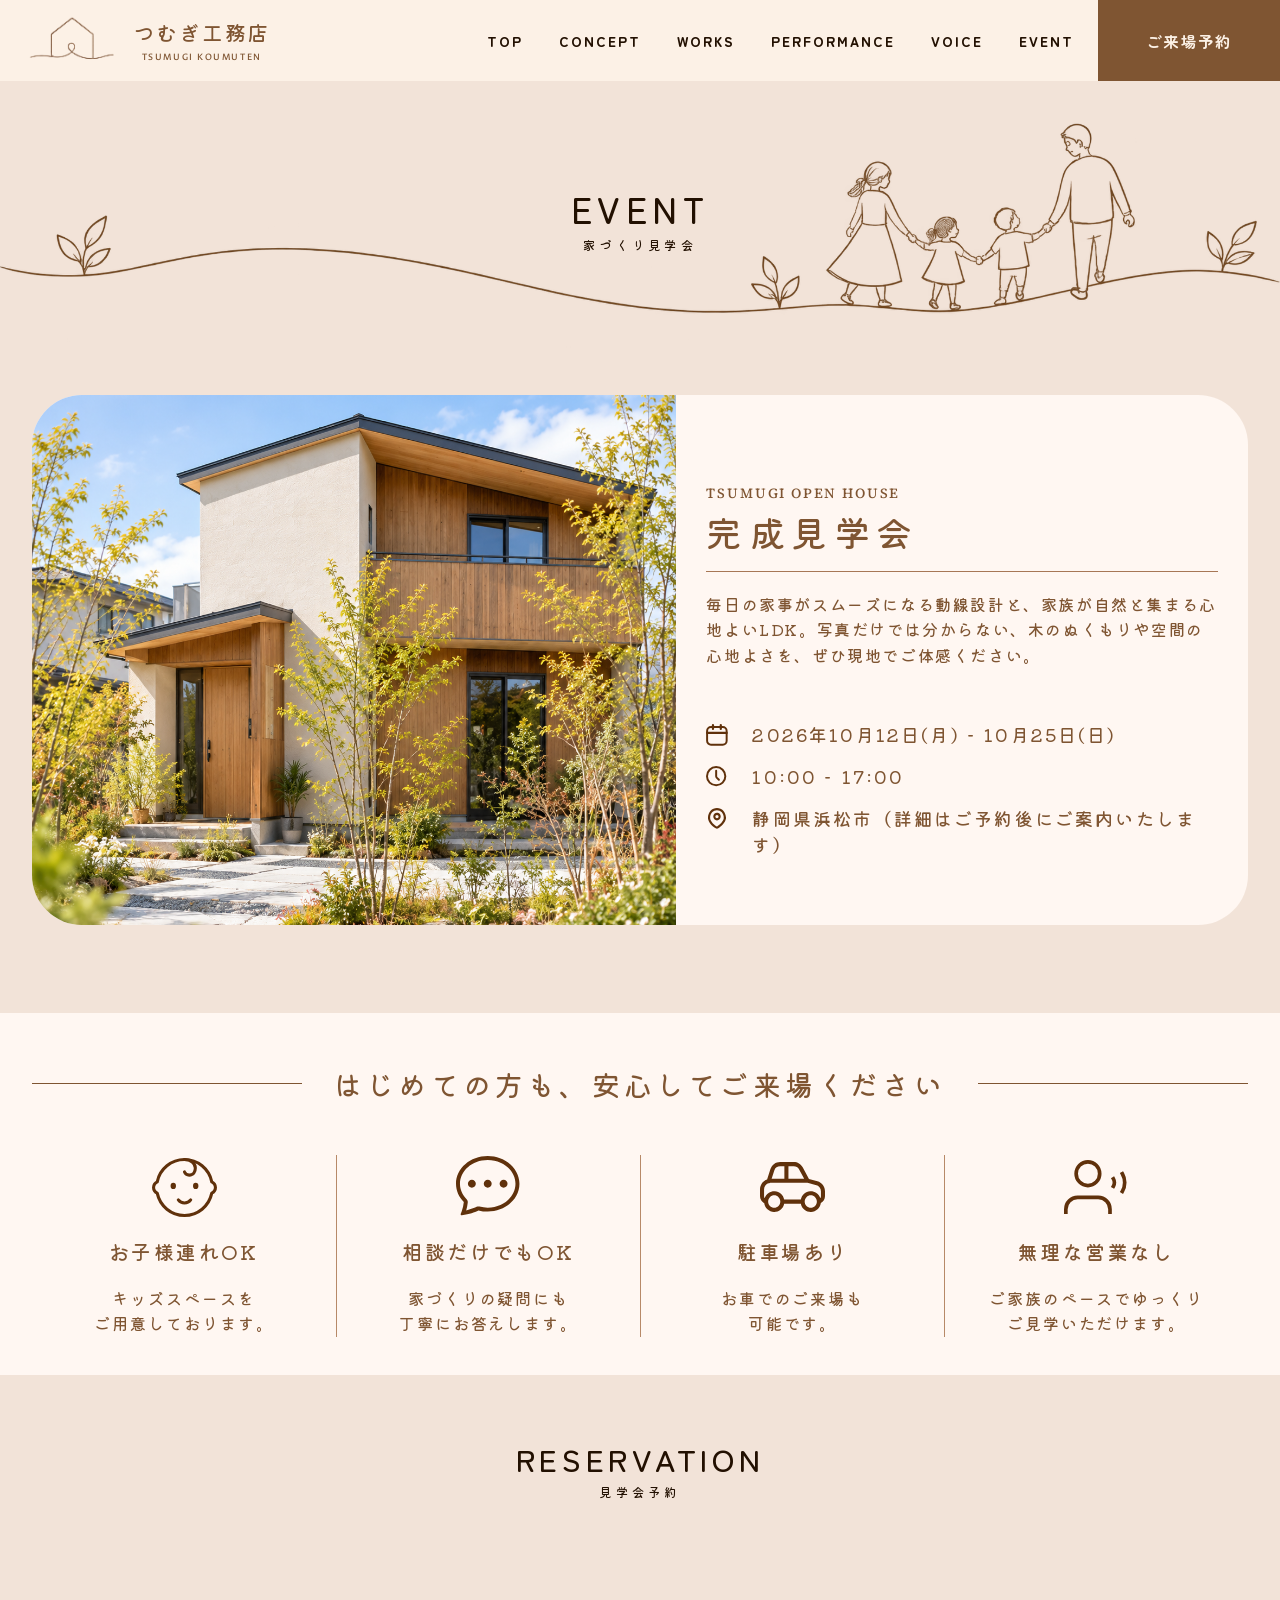
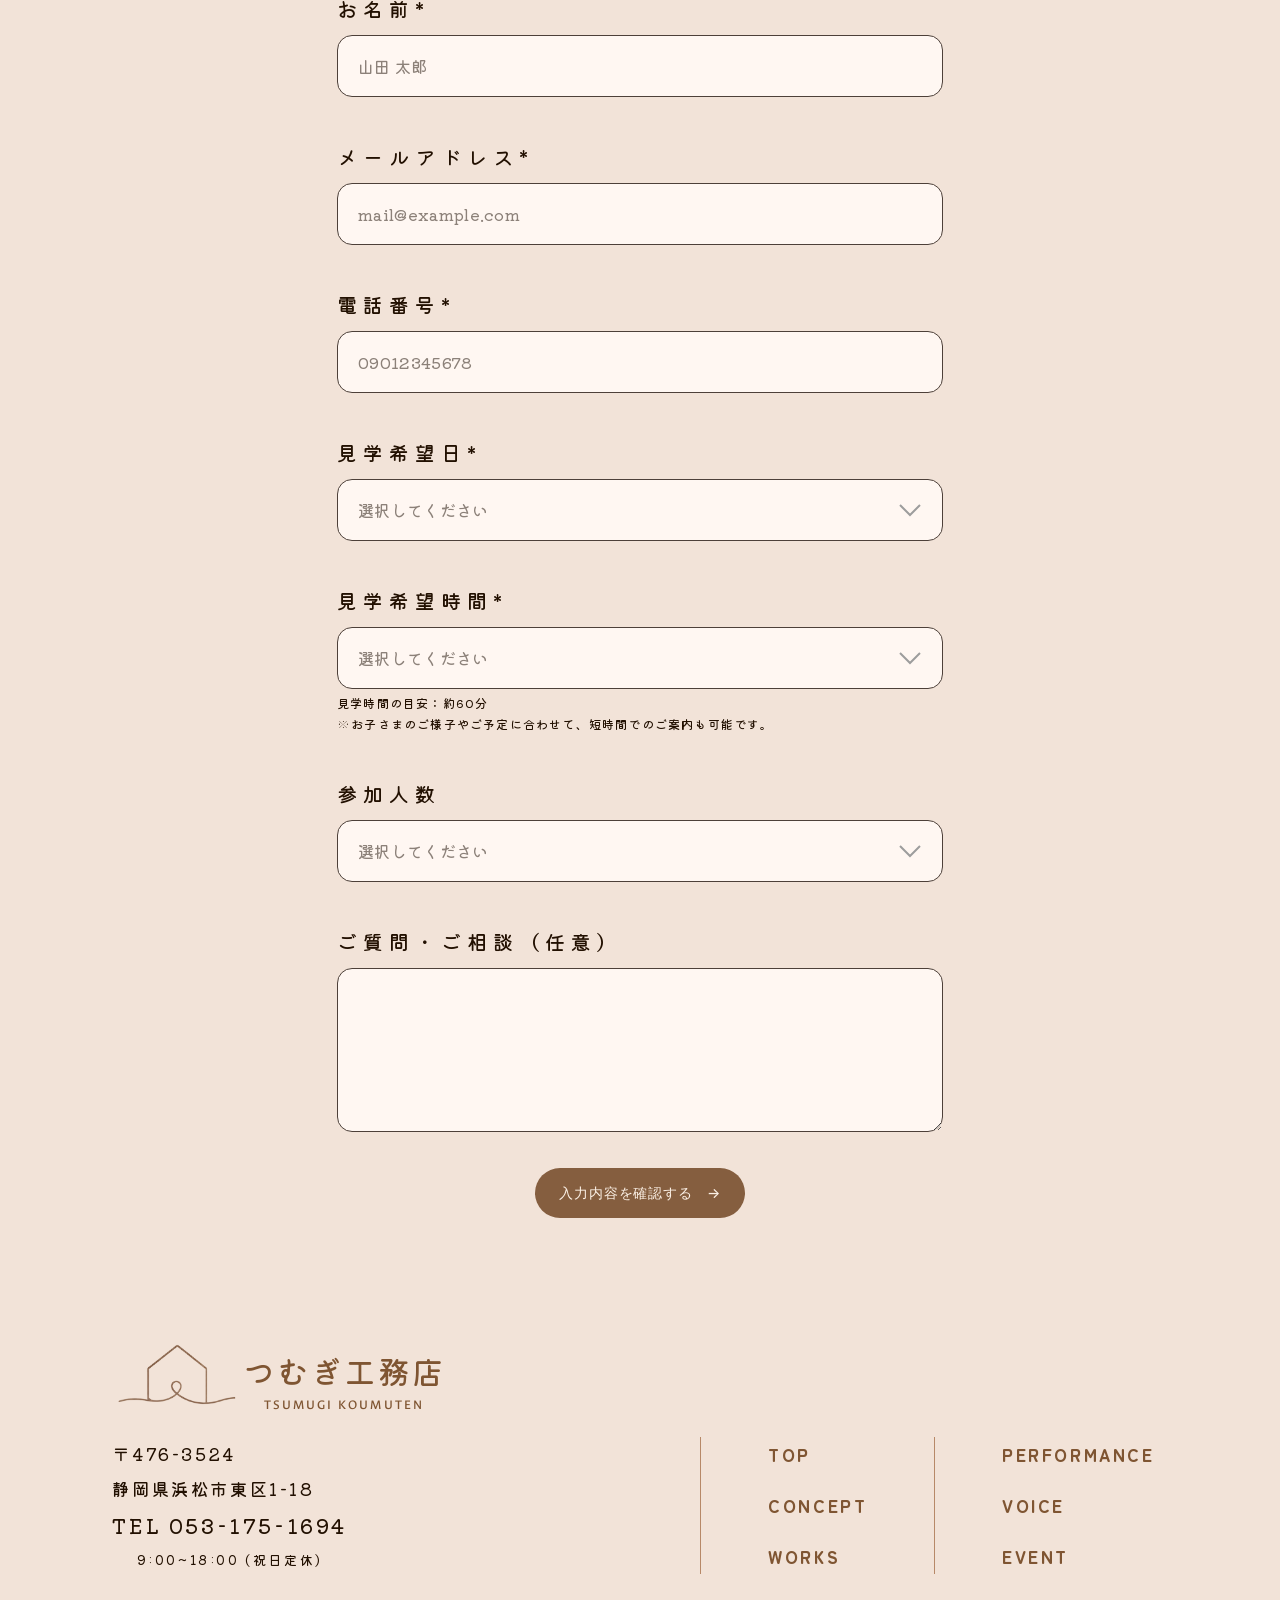
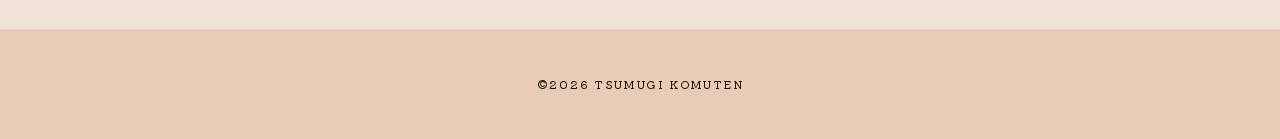
==== event.html @ b28db301 "Add Tsumugi static site for GitHub Pages" ====
<!doctype html>
<html lang="ja">
<head>
  <meta charset="UTF-8">
  <meta name="viewport" content="width=device-width, initial-scale=1">
  <title>完成見学会・来場予約｜つむぎ工務店</title>
  <meta name="description" content="つむぎ工務店は、デザイン・性能・暮らしやすさのすべてから、家族のこれからの暮らしを考える工務店です。施工事例、住宅性能、お客様の声、完成見学会をご紹介します。">
  <meta property="og:type" content="website">
  <meta property="og:title" content="完成見学会・来場予約｜つむぎ工務店">
  <meta property="og:description" content="家族の暮らしに、美しさと安心を。つむぎ工務店の家づくり。">
  <meta property="og:locale" content="ja_JP">
  <!-- 公開時にog:url / og:image / canonicalを設定。アイコン素材未提供のため未設定。 -->
  <!-- <link rel="icon" href="images/common/favicon.svg" type="image/svg+xml"> -->
  <!-- <link rel="apple-touch-icon" href="images/common/apple-touch-icon.png"> -->
  <link rel="preconnect" href="https://fonts.googleapis.com">
  <link rel="preconnect" href="https://fonts.gstatic.com" crossorigin>
  <link href="https://fonts.googleapis.com/css2?family=Ancizar+Sans:wght@500&family=Inter:wght@400&family=Kiwi+Maru:wght@500&family=Noto+Serif+JP:wght@400;900&family=Roboto+Mono:wght@500;700&family=Source+Serif+Pro:wght@400&family=Zen+Maru+Gothic:wght@500;700;900&display=swap" rel="stylesheet">
  <link rel="stylesheet" href="assets/css/base.css">
  <link rel="stylesheet" href="assets/css/components.css?v=event-1">
  <link rel="stylesheet" href="assets/css/event-page.css?v=5">
  <script src="assets/vendor/gsap.min.js" defer></script>
  <script src="assets/vendor/ScrollTrigger.min.js" defer></script>
  <script src="assets/js/site.js?v=event-1" defer></script>
  <script src="assets/js/event-page.js?v=5" defer></script>
</head>
<body id="top" class="event-page">
  <a class="skip-link" href="#main">本文へ移動</a>
  <header class="site-header">
    <a class="brand" href="./" aria-label="つむぎ工務店 TOP">
      <span class="brand-mark"><img src="images/common/logo-source.png" alt="" width="725" height="725"></span>
      <span class="brand-name">つむぎ工務店<small>TSUMUGI KOUMUTEN</small></span>
    </a>
    <nav class="desktop-nav" aria-label="メインナビゲーション">
      <a href="./" data-route="top">TOP</a><a href="index.html#concept" data-route="concept">CONCEPT</a><a href="works.html" data-route="works">WORKS</a><a href="index.html#performance" data-route="performance">PERFORMANCE</a><a href="index.html#voice" data-route="voice">VOICE</a><a href="event.html" data-route="event">EVENT</a>
    </nav>
    <button class="header-reservation" type="button" data-route="reservation">ご来場予約</button>
    <button class="menu-toggle" type="button" aria-expanded="false" aria-controls="mobile-menu" aria-label="メニューを開く"><span></span><span></span><span></span></button>
    <nav id="mobile-menu" class="mobile-menu" aria-label="スマートフォン用ナビゲーション" hidden>
      <a href="./" data-route="top">TOP</a><a href="index.html#concept" data-route="concept">CONCEPT</a><a href="works.html" data-route="works">WORKS</a><a href="index.html#performance" data-route="performance">PERFORMANCE</a><a href="index.html#voice" data-route="voice">VOICE</a><a href="event.html" data-route="event">EVENT</a>
      <button class="button" type="button" data-route="reservation">ご来場予約 <span aria-hidden="true">→</span></button>
    </nav>
  </header>

  <main id="main">
    <section class="event-overview" aria-labelledby="event-page-title">
      <div class="section-heading"><h1 id="event-page-title">EVENT</h1><p>家づくり見学会</p></div>
      <img class="event-page-line decoration" src="images/EVENT/EVENT_line.png" width="2172" height="724" alt="">
      <article class="open-house-card">
        <div class="open-house-photo photo-frame"><img src="images/EVENT/EVENT_card.png" width="1188" height="1324" alt="庭の木々に囲まれた、木の外壁と白い塗り壁の住まい" fetchpriority="high"></div>
        <div class="open-house-information">
          <p class="open-house-eyebrow">TSUMUGI OPEN HOUSE</p><h2>完成見学会</h2>
          <p class="open-house-description">毎日の家事がスムーズになる動線設計と、家族が自然と集まる心地よいLDK。写真だけでは分からない、木のぬくもりや空間の心地よさを、ぜひ現地でご体感ください。</p>
          <ul class="open-house-details">
            <li><img src="images/EVENT/Icon1.svg" width="9" height="9" alt=""><span>2026年10月12日(月) − 10月25日(日)</span></li>
            <li><img src="images/EVENT/Icon2.svg" width="10" height="10" alt=""><span>10:00 − 17:00</span></li>
            <li><img src="images/EVENT/Icon3.svg" width="9" height="10" alt=""><span>静岡県浜松市（詳細はご予約後にご案内いたします）</span></li>
          </ul>
        </div>
      </article>
    </section>
    <section class="visit-benefits" aria-labelledby="visit-benefits-title">
      <h2 id="visit-benefits-title">はじめての方も、安心してご来場ください</h2>
      <div class="visit-benefits-list">
        <article class="visit-benefit"><img src="images/EVENT/Icon4.svg" width="21" height="19" alt="" loading="lazy"><h3>お子様連れOK</h3><p>キッズスペースを<br>ご用意しております。</p></article>
        <article class="visit-benefit"><img src="images/EVENT/Icon5.svg" width="21" height="20" alt="" loading="lazy"><h3>相談だけでもOK</h3><p>家づくりの疑問にも<br>丁寧にお答えします。</p></article>
        <article class="visit-benefit"><img src="images/EVENT/Icon6.svg" width="22" height="17" alt="" loading="lazy"><h3>駐車場あり</h3><p>お車でのご来場も<br>可能です。</p></article>
        <article class="visit-benefit"><img src="images/EVENT/Icon7.svg" width="23" height="19" alt="" loading="lazy"><h3>無理な営業なし</h3><p>ご家族のペースでゆっくり<br>ご見学いただけます。</p></article>
      </div>
    </section>
    <section class="reservation-section" id="reservation" aria-labelledby="reservation-title">
      <div class="section-heading"><h2 id="reservation-title">RESERVATION</h2><p>見学会予約</p></div>
      <!-- ポートフォリオ用。入力確認のみ行い、外部送信しない。 -->
      <div class="reservation-form" role="form" aria-labelledby="reservation-title">
        <div class="form-field"><label for="visitor-name">お名前<span aria-hidden="true">*</span></label><input id="visitor-name" name="name" autocomplete="name" placeholder="山田 太郎" required><p class="field-error" aria-live="polite"></p></div>
        <div class="form-field"><label for="visitor-email">メールアドレス<span aria-hidden="true">*</span></label><input id="visitor-email" name="email" type="email" autocomplete="email" placeholder="mail@example.com" required><p class="field-error" aria-live="polite"></p></div>
        <div class="form-field"><label for="visitor-phone">電話番号<span aria-hidden="true">*</span></label><input id="visitor-phone" name="phone" type="tel" inputmode="tel" autocomplete="tel" placeholder="09012345678" pattern="[0-9\+\(\)\-\s]{10,20}" required><p class="field-error" aria-live="polite"></p></div>
        <div class="form-field"><label for="visit-date">見学希望日<span aria-hidden="true">*</span></label><select id="visit-date" name="date" required><option value="">選択してください</option></select><p class="field-error" aria-live="polite"></p></div>
        <div class="form-field"><label for="visit-time">見学希望時間<span aria-hidden="true">*</span></label><select id="visit-time" name="time" required aria-describedby="visit-time-note"><option value="">選択してください</option></select><p id="visit-time-note" class="field-note">見学時間の目安：約60分<br>※お子さまのご様子やご予定に合わせて、短時間でのご案内も可能です。</p><p class="field-error" aria-live="polite"></p></div>
        <div class="form-field"><label for="visitor-count">参加人数</label><select id="visitor-count" name="count"><option value="">選択してください</option></select></div>
        <div class="form-field"><label for="visitor-message">ご質問・ご相談（任意）</label><textarea id="visitor-message" name="message" rows="5"></textarea></div>
        <div class="reservation-actions"><button class="button reservation-confirm-button" type="button" disabled aria-describedby="reservation-unavailable">入力内容を確認する <span aria-hidden="true">→</span></button></div>
        <p id="reservation-unavailable" class="reservation-demo-note" role="status">入力内容の確認にはJavaScriptが必要です。無効になっている場合は有効にしてください。読み込みに失敗した場合はページを再読み込みしてください。入力内容は送信されません。</p>
      </div>
      <div class="reservation-review" hidden aria-labelledby="reservation-review-title">
        <h3 id="reservation-review-title" tabindex="-1">ご入力内容の確認</h3>
        <p class="review-intro">以下の内容をご確認ください。</p>
        <dl class="reservation-review-list">
          <div><dt>お名前</dt><dd data-review="name"></dd></div>
          <div><dt>メールアドレス</dt><dd data-review="email"></dd></div>
          <div><dt>電話番号</dt><dd data-review="phone"></dd></div>
          <div><dt>見学希望日</dt><dd data-review="date"></dd></div>
          <div><dt>見学希望時間</dt><dd data-review="time"></dd></div>
          <div><dt>参加人数</dt><dd data-review="count"></dd></div>
          <div><dt>ご質問・ご相談（任意）</dt><dd data-review="message"></dd></div>
        </dl>
        <div class="reservation-actions"><button class="button reservation-back-button" type="button">入力画面に戻る</button></div>
        <p class="reservation-demo-note">※こちらはポートフォリオ用のデモフォームです。実際のご予約・送信は行われません。</p>
      </div>
    </section>
  </main>
  <footer class="site-footer">
    <div class="footer-inner"><a class="brand footer-brand" href="./" aria-label="つむぎ工務店 TOP"><span class="brand-mark"><img src="images/common/logo-source.png" alt="" width="725" height="725" loading="lazy"></span><span class="brand-name">つむぎ工務店<small>TSUMUGI KOUMUTEN</small></span></a>
      <div class="footer-content"><address><p>〒476-3524</p><p>静岡県浜松市東区1-18</p><p class="footer-phone"><a href="tel:0531751694">TEL 053-175-1694</a></p><p class="footer-hours">9:00~18:00 (祝日定休)</p></address><nav class="footer-nav" aria-label="フッターナビゲーション"><div><a href="./" data-route="top">TOP</a><a href="index.html#concept" data-route="concept">CONCEPT</a><a href="works.html" data-route="works">WORKS</a></div><div><a href="index.html#performance" data-route="performance">PERFORMANCE</a><a href="index.html#voice" data-route="voice">VOICE</a><a href="event.html" data-route="event">EVENT</a></div></nav></div>
    </div><p class="footer-copyright"><small>©2026 TSUMUGI KOMUTEN</small></p>
  </footer>
  <dialog class="page-notice" aria-labelledby="page-notice-title"><h2 id="page-notice-title">ただいま準備中です</h2><p>このページは、今後公開予定です。</p><button class="button" type="button" data-close-notice>閉じる</button></dialog>
</body>
</html>
---- assets/css/base.css ----
/* 共通トークン。PCの基準幅1480px、SPの基準幅390px。 */
:root {
  --color-cream: #fcf1e6;
  --color-blush: #f2e3d8;
  --color-sand: #e7cdb8;
  --color-brown: #855e3f;
  --color-brand: #7f5532;
  --color-ink: #221001;
  --font-jp: "Kiwi Maru", "Hiragino Maru Gothic ProN", serif;
  --font-en: "Zen Maru Gothic", sans-serif;
  --font-serif: "Source Serif Pro", Georgia, serif;
  --pc: min(.067567568vw, 1px);
  --sp: clamp(.82px, .256410256vw, 1.38px);
}
*, *::before, *::after { box-sizing: border-box; }
html { scroll-behavior: smooth; scroll-padding-top: 24px; }
body { margin: 0; background: var(--color-cream); color: var(--color-ink); font-family: var(--font-jp); font-weight: 500; }
h1, h2, h3, p, ul, dl, dd { margin: 0; }
h1, h2, h3 { font-weight: inherit; }
ul { list-style: none; padding: 0; }
a { color: inherit; text-decoration: none; }
button { font: inherit; color: inherit; cursor: pointer; }
button, a { -webkit-tap-highlight-color: transparent; }
button { border: 0; }
img { display: block; max-width: 100%; }
picture { display: block; }
[hidden] { display: none !important; }
:focus-visible { outline: 3px solid var(--color-brand); outline-offset: 5px; }
main { max-width: 1480px; margin-inline: auto; overflow: clip; }
.decoration { pointer-events: none; user-select: none; }
.comma { letter-spacing: -.3em; }
.skip-link { position: fixed; top: 10px; left: 10px; z-index: 100; padding: 12px 20px; background: var(--color-cream); transform: translateY(-150%); }
.skip-link:focus { transform: translateY(0); }
.photo-frame { overflow: hidden; }
.photo-frame img { width: 100%; height: 100%; object-fit: cover; }
.photo-frame picture { width: 100%; height: 100%; }
@media (prefers-reduced-motion: reduce) {
  html { scroll-behavior: auto; }
  *, *::before, *::after { animation-duration: .01ms !important; transition-duration: .01ms !important; }
}
---- assets/css/components.css ----
/* ヘッダー・フッター・ボタン・見出し：下層ページでも再利用。 */
.site-header { height: 81px; max-width: 1480px; margin-inline: auto; display: flex; align-items: center; position: relative; z-index: 20; background: var(--color-cream); }
.brand { display: flex; align-items: center; flex-shrink: 0; color: var(--color-brand); }
.site-header > .brand { padding-left: calc(30 * var(--pc)); gap: calc(16 * var(--pc)); width: calc(432 * var(--pc)); }
.brand-mark { position: relative; overflow: hidden; width: calc(108 * var(--pc)); height: calc(57 * var(--pc)); display: block; mix-blend-mode: multiply; flex-shrink: 0; }
.brand-mark img { position: absolute; width: 345.7%; max-width: none; height: 646.89%; left: -133.11%; top: -201.5%; }
.brand-name { font-size: calc(24 * var(--pc)); letter-spacing: .09em; white-space: nowrap; }
.brand-name small { display: block; text-align: center; font-family: "Ancizar Sans", sans-serif; font-size: calc(12 * var(--pc)); letter-spacing: .15em; margin-top: 4px; }
.desktop-nav { display: flex; gap: calc(41 * var(--pc)); margin-left: auto; padding-inline: calc(9 * var(--pc)); font-family: var(--font-en); font-weight: 900; font-size: calc(16 * var(--pc)); letter-spacing: .15em; }
.desktop-nav a, .footer-nav a { position: relative; }
.desktop-nav a::after, .footer-nav a::after { content: ""; position: absolute; left: 0; right: .15em; bottom: -5px; height: 1px; background: currentColor; transform: scaleX(0); transform-origin: left; transition: transform .3s; }
.header-reservation { width: calc(210 * var(--pc)); height: 100%; flex-shrink: 0; margin-left: calc(19 * var(--pc)); color: var(--color-cream); background: var(--color-brand); font-family: var(--font-en); font-size: calc(18 * var(--pc)); font-weight: 700; letter-spacing: .08em; transition: background .3s; }
@media (min-width: 768px) { a.header-reservation { display: grid; place-items: center; } }
.menu-toggle, .mobile-menu { display: none; }
.button { display: inline-flex; justify-content: center; align-items: center; gap: 1em; border-radius: 50px; padding: calc(13 * var(--pc)) calc(25 * var(--pc)); background: var(--color-brown); color: var(--color-cream); font-family: "Inter", sans-serif; font-size: calc(15 * var(--pc)); line-height: 1.535; letter-spacing: .15em; white-space: nowrap; transition: background .3s, box-shadow .3s; }
.button span { display: inline-block; transition: transform .3s; }
.button:focus-visible, .header-reservation:focus-visible { outline-offset: -5px; outline-color: var(--color-cream); }
.section-heading { text-align: center; position: relative; z-index: 2; }
.section-heading h2 { font-family: var(--font-en); font-size: calc(36 * var(--pc)); line-height: 1.535; letter-spacing: .15em; }
.section-heading > p { font-size: calc(14 * var(--pc)); line-height: 1.535; letter-spacing: .35em; }
.section-intro { text-align: center; font-size: calc(16 * var(--pc)); line-height: 1.535; letter-spacing: .35em; position: relative; z-index: 2; }
.site-footer { max-width: 1480px; margin: auto; }
.footer-inner { min-height: calc(366 * var(--pc)); padding: calc(35 * var(--pc)) calc(130 * var(--pc)); }
.footer-brand { height: calc(89 * var(--pc)); }
.footer-brand .brand-mark { width: calc(151 * var(--pc)); height: calc(89 * var(--pc)); }
.footer-brand .brand-mark img { height: 586.52%; top: -182.02%; }
.footer-brand .brand-name { width: calc(233 * var(--pc)); font-size: calc(36 * var(--pc)); }
.footer-brand .brand-name small { font-size: calc(16 * var(--pc)); }
.footer-content { display: flex; align-items: center; justify-content: space-between; margin-top: calc(20 * var(--pc)); }
.footer-content address { font-style: normal; font-size: calc(20 * var(--pc)); letter-spacing: .15em; line-height: 1.5; display: grid; gap: calc(10 * var(--pc)); }
.footer-phone { font-size: calc(24 * var(--pc)); }
.footer-hours { font-size: calc(15 * var(--pc)); text-align: center; }
.footer-nav { display: grid; grid-template-columns: 1fr 1fr; width: calc(541 * var(--pc)); font-family: var(--font-en); font-weight: 900; font-size: calc(20 * var(--pc)); letter-spacing: .15em; color: var(--color-brand); }
.footer-nav > div { display: flex; flex-direction: column; align-items: flex-start; justify-content: center; gap: calc(30 * var(--pc)); padding-left: calc(78 * var(--pc)); border-left: 1px solid #b78968; min-height: calc(159 * var(--pc)); }
.footer-copyright { height: calc(127 * var(--pc)); background: var(--color-sand); display: grid; place-items: center; }
.footer-copyright small { font-size: calc(13 * var(--pc)); letter-spacing: .15em; }
.loading-screen { position: fixed; inset: 0; z-index: 90; background: var(--color-cream); display: grid; place-items: center; pointer-events: none; }
.loading-brand { display: flex; gap: 16px; align-items: center; color: var(--color-brand); font-size: clamp(20px, 3vw, 30px); letter-spacing: .12em; opacity: 0; }
.loading-brand .brand-mark { width: 88px; height: 46px; }
.loading-brand small { display: block; font-family: "Ancizar Sans", sans-serif; font-size: 11px; letter-spacing: .18em; text-align: center; margin-top: 6px; }
.page-notice { background: var(--color-cream); color: var(--color-ink); border: 1px solid #ceb39c; border-radius: 20px; padding: 36px; max-width: calc(100% - 40px); }
.page-notice::backdrop { background: rgb(34 16 1 / .3); }
.page-notice h2 { font-size: 20px; margin-bottom: 16px; }
.page-notice p { font-size: 14px; margin-bottom: 24px; }
.page-notice .button { font-size: 14px; padding: 12px 25px; }
@media (hover: hover) and (pointer: fine) {
  .desktop-nav a:hover::after, .footer-nav a:hover::after { transform: scaleX(1); }
  .button:hover, .header-reservation:hover { background: #69442b; }
  .button:hover span { transform: translateX(4px); }
  .brand:hover { opacity: .8; }
}
@media (max-width: 767px) {
  .site-header { height: 81px; padding: 0 calc(20 * var(--sp)); justify-content: space-between; }
  .site-header > .brand { padding: 0; gap: calc(5 * var(--sp)); width: auto; }
  .brand-mark { width: calc(87 * var(--sp)); height: calc(46 * var(--sp)); }
  .brand-name { font-size: calc(20 * var(--sp)); letter-spacing: .09em; }
  .brand-name small { font-size: calc(10 * var(--sp)); }
  .desktop-nav, .header-reservation { display: none; }
  .menu-toggle { width: 44px; height: 44px; display: flex; flex-direction: column; justify-content: center; align-items: center; gap: 8px; background: transparent; position: relative; z-index: 22; }
  .menu-toggle span { display: block; width: 30px; height: 1px; background: #b78968; transition: transform .35s, opacity .25s; }
  .menu-toggle[aria-expanded="true"] span:first-child { transform: translateY(9px) rotate(45deg); }
  .menu-toggle[aria-expanded="true"] span:nth-child(2) { opacity: 0; }
  .menu-toggle[aria-expanded="true"] span:last-child { transform: translateY(-9px) rotate(-45deg); }
  .mobile-menu { display: flex; flex-direction: column; gap: 22px; position: absolute; top: 81px; inset-inline: 0; padding: 32px; background: var(--color-cream); border-top: 1px solid #e2cebf; box-shadow: 0 12px 20px rgb(34 16 1 / .08); max-height: calc(100dvh - 81px); overflow-y: auto; font-family: var(--font-en); letter-spacing: .15em; }
  .mobile-menu a { padding: 4px; font-size: 16px; }
  .mobile-menu .button { align-self: flex-start; padding: 12px 24px; font-size: 14px; }
  .section-heading h2 { font-size: calc(24 * var(--sp)); }
  .section-heading > p { font-size: calc(10 * var(--sp)); }
  .section-intro { font-size: calc(12 * var(--sp)); }
  .button { font-size: calc(15 * var(--sp)); padding: calc(13 * var(--sp)) calc(25 * var(--sp)); letter-spacing: .07em; gap: .5em; }
  .footer-inner { width: calc(354 * var(--sp)); max-width: calc(100% - 36px); min-height: calc(405 * var(--sp)); margin: auto; padding: calc(20 * var(--sp)); }
  .footer-brand { height: calc(71 * var(--sp)); }
  .footer-brand .brand-mark { width: calc(88 * var(--sp)); height: calc(52 * var(--sp)); }
  .footer-brand .brand-name { width: calc(129 * var(--sp)); font-size: calc(20 * var(--sp)); margin-left: calc(6 * var(--sp)); }
  .footer-brand .brand-name small { font-size: calc(10 * var(--sp)); }
  .footer-content { flex-direction: column; align-items: stretch; margin-top: 0; }
  .footer-content address { min-height: calc(146 * var(--sp)); font-size: calc(14 * var(--sp)); gap: calc(10 * var(--sp)); justify-content: start; align-content: center; }
  .footer-content address p:first-child { font-size: calc(12 * var(--sp)); }
  .footer-phone { font-size: calc(18 * var(--sp)); }
  .footer-hours { font-size: calc(10 * var(--sp)); text-align: left; }
  .footer-nav { width: 100%; grid-template-columns: 44% 56%; font-size: calc(13 * var(--sp)); }
  .footer-nav > div { padding-left: calc(20 * var(--sp)); gap: calc(30 * var(--sp)); min-height: calc(133 * var(--sp)); }
  .footer-copyright { height: calc(73 * var(--sp)); }
  .footer-copyright small { font-size: calc(10 * var(--sp)); }
}
---- assets/css/event-page.css ----
/* EVENT専用。外側は全幅、写真・フォームは最大幅で整える。 */
.event-page { --event-unit: min(.069444444vw, 1px); background: var(--color-blush); }
.event-page main { max-width: none; width: 100%; }
.event-page .section-heading h1 { font-family: var(--font-en); font-size: 36px; line-height: 1.535; letter-spacing: .15em; }
.event-overview { position: relative; padding: 100px 32px 88px; background: var(--color-blush); }
.event-page-line { position: absolute; top: 0; left: 0; width: 100%; height: 310px; max-width: none; object-fit: cover; pointer-events: none; }
.open-house-card { position: relative; display: grid; grid-template-columns: 53% 47%; max-width: 1350px; min-height: 530px; margin: 140px auto 0; border-radius: 50px; overflow: hidden; background: #FFF7F2; color: var(--color-brand); }
.open-house-photo { position: relative; min-width: 0; }
.open-house-photo img { position: absolute; inset: 0; object-position: 50% 38%; }
.open-house-information { padding: 80px 30px 60px; align-self: center; }
.open-house-eyebrow { font-family: var(--font-serif); font-size: 14px; letter-spacing: .13em; }
.open-house-information h2 { font-size: 36px; letter-spacing: .18em; line-height: 1.6; border-bottom: 1px solid #a77756; padding-bottom: 10px; }
.open-house-description { margin-top: 20px; font-size: 16px; line-height: 1.6; letter-spacing: .1em; }
.open-house-details { display: grid; gap: 16px; margin-top: 52px; font-size: 18px; letter-spacing: .12em; }
.open-house-details li { display: flex; gap: 24px; align-items: flex-start; }
.open-house-details img { width: 22px; height: 22px; flex-shrink: 0; object-fit: contain; margin-top: 3px; }
.visit-benefits { padding: 50px 32px 38px; background: #FFF7F2; color: var(--color-brand); }
.visit-benefits > h2 { display: flex; align-items: center; justify-content: center; gap: 32px; max-width: 1250px; margin: 0 auto 50px; font-size: 28px; line-height: 1.5; letter-spacing: .15em; text-align: center; }
.visit-benefits > h2::before, .visit-benefits > h2::after { content: ""; height: 1px; flex: 1; background: currentColor; }
.visit-benefits-list { display: grid; grid-template-columns: repeat(4, minmax(0, 1fr)); max-width: 1350px; margin: auto; }
.visit-benefit { text-align: center; padding: 0 20px; }
.visit-benefit + .visit-benefit { border-left: 1px solid #b78968; }
.visit-benefit > img { width: 65px; height: 65px; object-fit: contain; margin: 0 auto 16px; }
.visit-benefit h3 { font-size: 20px; letter-spacing: .12em; line-height: 1.6; }
.visit-benefit p { font-size: 16px; line-height: 1.6; letter-spacing: .12em; margin-top: 18px; }
.reservation-section { background: var(--color-blush); padding: 60px 32px 94px; min-height: 1460px; scroll-margin-top: 24px; }
.reservation-form { width: 100%; max-width: 606px; margin: 92px auto 0; }
.form-field + .form-field { margin-top: 44px; }
.form-field label { display: block; font-size: 20px; letter-spacing: .3em; line-height: 1.6; margin-bottom: 10px; }
.form-field input, .form-field select, .form-field textarea { display: block; width: 100%; font: inherit; font-size: 16px; letter-spacing: .02em; color: var(--color-ink); background: #FFF7F2; border: 1px solid #4d4039; border-radius: 15px; padding: 12px 20px; min-height: 62px; transition: border-color .2s, box-shadow .2s; }
.form-field input::placeholder, .form-field textarea::placeholder, .form-field select:invalid,
.form-field select:has(option:checked[value=""]) { color: #8c8179; opacity: 1; font-size: 16px; letter-spacing: .02em; }
.form-field select { appearance: none; padding-right: 56px; background-image: url("data:image/svg+xml,%3Csvg xmlns='http://www.w3.org/2000/svg' width='24' height='16' viewBox='0 0 24 16'%3E%3Cpath d='m2 3 10 10L22 3' fill='none' stroke='%239d9d9d' stroke-width='2'/%3E%3C/svg%3E"); background-repeat: no-repeat; background-position: right 20px center; }
.form-field textarea { height: 164px; resize: vertical; }
.form-field input:focus-visible, .form-field select:focus-visible, .form-field textarea:focus-visible { outline: none; border-color: var(--color-brand); box-shadow: 0 0 0 3px rgb(127 85 50 / 18%); }
.form-field [aria-invalid="true"] { border-color: #a3442f; }
.field-note { margin-top: 4px; font-size: 12px; line-height: 1.7; letter-spacing: .1em; }
.field-error { font-size: 12px; line-height: 1.6; color: #a3442f; margin-top: 6px; }
.field-error:empty { display: none; }
.event-page .site-footer { max-width: none; background: var(--color-blush); }
.event-page .footer-inner { max-width: 1480px; margin-inline: auto; }
@media (min-width: 768px) and (max-width: 1100px) {
  .event-overview { padding-top: 70px; }
  .open-house-card { margin-top: 125px; min-height: 440px; }
  .open-house-information { padding: 36px 24px; }
  .open-house-information h2 { font-size: 28px; }
  .open-house-description { font-size: 14px; }
  .open-house-details { font-size: 14px; letter-spacing: .05em; margin-top: 30px; gap: 12px; }
  .open-house-details li { gap: 12px; }
  .visit-benefits > h2 { font-size: 20px; gap: 20px; }
  .visit-benefit h3 { font-size: 16px; }
  .visit-benefit p { font-size: 13px; letter-spacing: .03em; }
}
@media (max-width: 767px) {
  .event-page .section-heading h1 { font-size: 24px; }
  .event-overview { padding: 24px 25px 20px; }
  .event-page-line { display: none; }
  .open-house-card { grid-template-columns: 48% 52%; max-width: 540px; min-height: 0; margin-top: 48px; border-radius: 24px; }
  .open-house-photo img { transform: scaleX(-1); object-position: 50% 50%; }
  .open-house-information { padding: 22px 10px; }
  .open-house-eyebrow { font-size: 7px; letter-spacing: .08em; }
  .open-house-information h2 { font-size: 16px; letter-spacing: .12em; padding-bottom: 6px; }
  .open-house-description { font-size: 10px; line-height: 1.6; letter-spacing: .02em; margin-top: 8px; }
  .open-house-details { font-size: 9px; line-height: 1.6; letter-spacing: 0; gap: 6px; margin-top: 14px; }
  .open-house-details li { gap: 5px; }
  .open-house-details img { width: 12px; height: 12px; margin-top: 1px; }
  .visit-benefits { padding: 22px 22px 25px; }
  .visit-benefits > h2 { font-size: 11px; letter-spacing: .12em; margin-bottom: 18px; display: block; }
  .visit-benefits > h2::before, .visit-benefits > h2::after { display: none; }
  .visit-benefit { padding: 0 2px; }
  .visit-benefit > img { width: 27px; height: 27px; margin-bottom: 8px; }
  .visit-benefit h3 { font-size: 10px; line-height: 1.5; letter-spacing: 0; }
  .visit-benefit p { font-size: 9px; letter-spacing: 0; margin-top: 8px; line-height: 1.6; }
  .reservation-section { padding: 24px 25px 72px; min-height: 0; }
  .reservation-form { max-width: 270px; margin-top: 50px; }
  .form-field + .form-field { margin-top: 30px; }
  .form-field label { font-size: 12px; line-height: 1.7; letter-spacing: .25em; margin-bottom: 5px; }
  .form-field input, .form-field select, .form-field textarea { min-height: 50px; font-size: 16px; border-radius: 13px; padding: 8px 10px; }
  .form-field select { padding-right: 40px; background-size: 20px 13px; background-position: right 16px center; }
  .form-field textarea { height: 132px; }
  .field-note { font-size: 13px; letter-spacing: 0; line-height: 1.8; }
  .event-page .footer-inner { padding-top: 20px; }
}

/* EVENT専用：入力値を保持したまま切り替える確認画面。 */
.reservation-form[hidden], .reservation-review[hidden] { display: none; }
.reservation-review { width: 100%; max-width: 606px; margin: 92px auto 0; }
.reservation-review h3 { font-size: 24px; line-height: 1.6; letter-spacing: .05em; }
.review-intro { margin-top: 12px; font-size: 16px; line-height: 1.8; }
.reservation-review-list { margin-top: 32px; }
.reservation-review-list > div { padding: 20px 0; border-bottom: 1px solid var(--color-sand); }
.reservation-review-list dt { font-size: 14px; font-weight: 700; line-height: 1.7; }
.reservation-review-list dd { margin: 8px 0 0; font-size: 16px; line-height: 1.8; letter-spacing: .02em; white-space: pre-wrap; overflow-wrap: anywhere; }
.reservation-actions { margin-top: 36px; text-align: center; }
.reservation-actions .button { min-height: 50px; padding: 12px 24px; font-size: 14px; max-width: 100%; letter-spacing: .07em; }
.reservation-demo-note { margin-top: 24px; font-size: 12px; line-height: 1.8; }
@media (max-width: 767px) {
  .reservation-review { max-width: 270px; margin-top: 50px; }
  .reservation-review h3 { font-size: 20px; }
  .reservation-review-list > div { padding: 16px 0; }
}

.reservation-confirm-button:disabled { opacity: .55; cursor: not-allowed; }
.reservation-confirm-button:disabled:hover { background: var(--color-brown); }
.reservation-confirm-button:disabled:hover span { transform: none; }
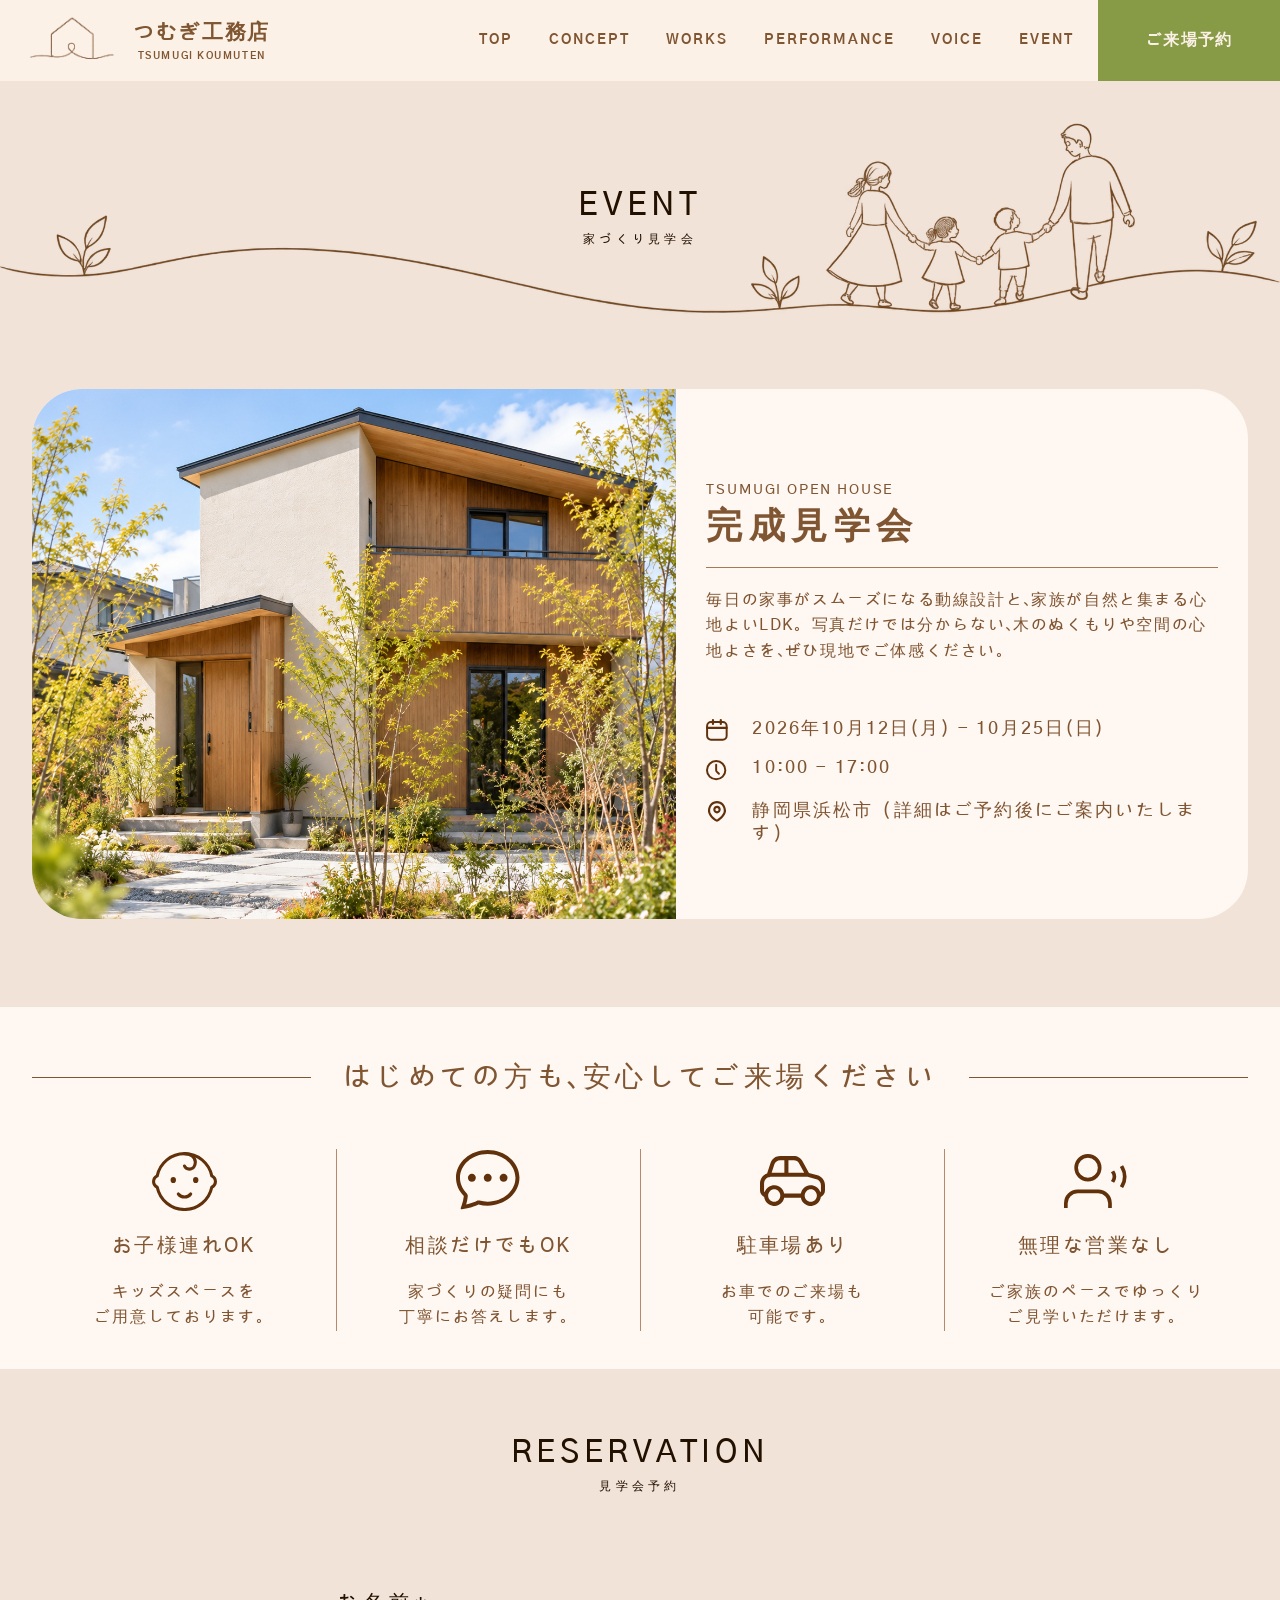
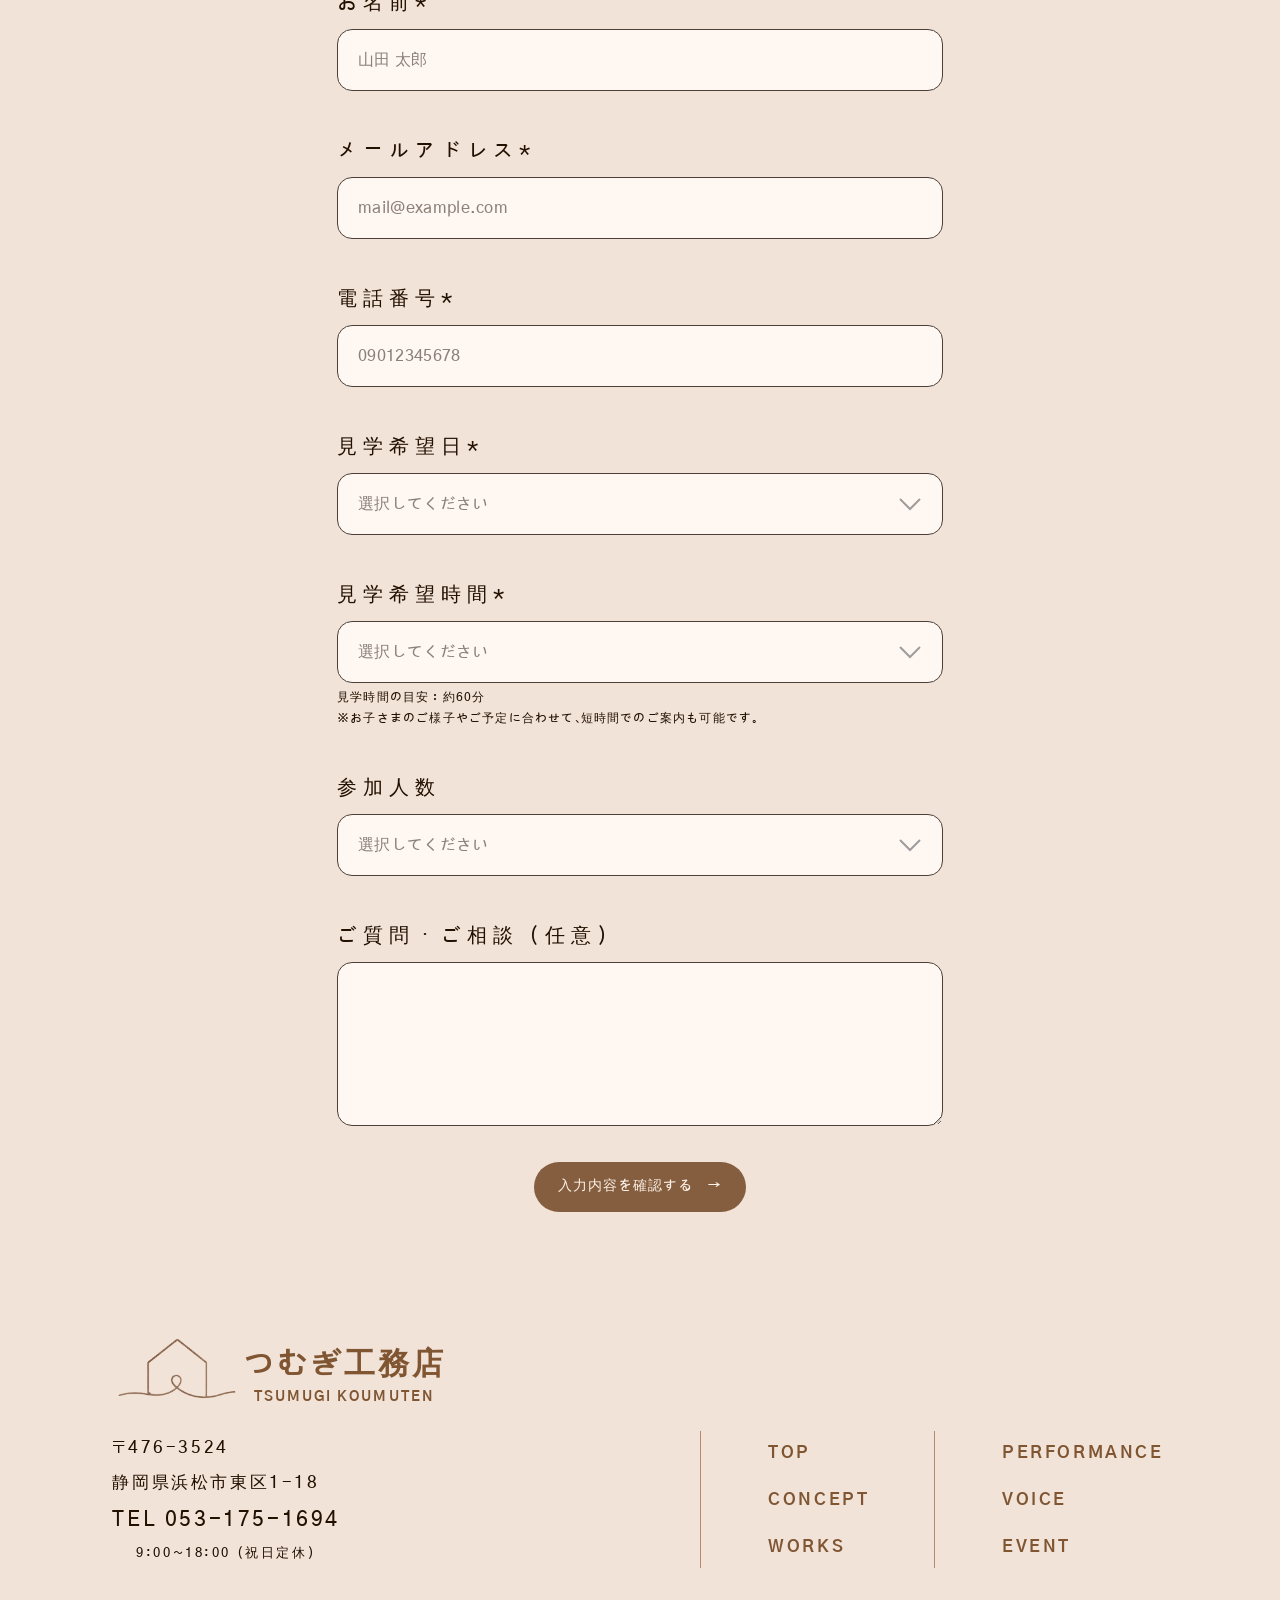
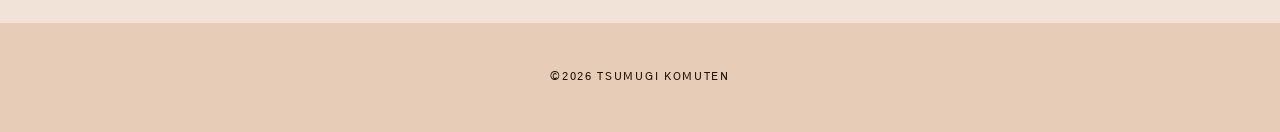
==== commit 802cd6a2: "Update Tsumugi site designs, imagery and typography" ====
--- a/event.html
+++ b/event.html
@@ -14,14 +14,14 @@
   <!-- <link rel="apple-touch-icon" href="images/common/apple-touch-icon.png"> -->
   <link rel="preconnect" href="https://fonts.googleapis.com">
   <link rel="preconnect" href="https://fonts.gstatic.com" crossorigin>
-  <link href="https://fonts.googleapis.com/css2?family=Ancizar+Sans:wght@500&family=Inter:wght@400&family=Kiwi+Maru:wght@500&family=Noto+Serif+JP:wght@400;900&family=Roboto+Mono:wght@500;700&family=Source+Serif+Pro:wght@400&family=Zen+Maru+Gothic:wght@500;700;900&display=swap" rel="stylesheet">
-  <link rel="stylesheet" href="assets/css/base.css">
-  <link rel="stylesheet" href="assets/css/components.css?v=event-1">
-  <link rel="stylesheet" href="assets/css/event-page.css?v=5">
+  <link href="https://fonts.googleapis.com/css2?family=Gothic+A1:wght@400;500;600;700;800;900&display=swap" rel="stylesheet">
+  <link rel="stylesheet" href="assets/css/base.css?v=20261024-punctuation-2">
+  <link rel="stylesheet" href="assets/css/components.css?v=20261024-3">
+  <link rel="stylesheet" href="assets/css/event-page.css?v=20261026-optical-2">
   <script src="assets/vendor/gsap.min.js" defer></script>
   <script src="assets/vendor/ScrollTrigger.min.js" defer></script>
-  <script src="assets/js/site.js?v=event-1" defer></script>
-  <script src="assets/js/event-page.js?v=5" defer></script>
+  <script src="assets/js/site.js?v=20261024-3" defer></script>
+  <script src="assets/js/event-page.js?v=20261024-3" defer></script>
 </head>
 <body id="top" class="event-page">
   <a class="skip-link" href="#main">本文へ移動</a>
@@ -49,7 +49,7 @@
         <div class="open-house-photo photo-frame"><img src="images/EVENT/EVENT_card.png" width="1188" height="1324" alt="庭の木々に囲まれた、木の外壁と白い塗り壁の住まい" fetchpriority="high"></div>
         <div class="open-house-information">
           <p class="open-house-eyebrow">TSUMUGI OPEN HOUSE</p><h2>完成見学会</h2>
-          <p class="open-house-description">毎日の家事がスムーズになる動線設計と、家族が自然と集まる心地よいLDK。写真だけでは分からない、木のぬくもりや空間の心地よさを、ぜひ現地でご体感ください。</p>
+          <p class="open-house-description">毎日の家事がスムーズになる動線設計<span class="jp-comma-unit">と<span class="jp-comma">、</span></span>家族が自然と集まる心地よいLDK。写真だけでは分からな<span class="jp-comma-unit">い<span class="jp-comma">、</span></span>木のぬくもりや空間の心地よさ<span class="jp-comma-unit">を<span class="jp-comma">、</span></span>ぜひ現地でご体感ください。</p>
           <ul class="open-house-details">
             <li><img src="images/EVENT/Icon1.svg" width="9" height="9" alt=""><span>2026年10月12日(月) − 10月25日(日)</span></li>
             <li><img src="images/EVENT/Icon2.svg" width="10" height="10" alt=""><span>10:00 − 17:00</span></li>
@@ -59,7 +59,7 @@
       </article>
     </section>
     <section class="visit-benefits" aria-labelledby="visit-benefits-title">
-      <h2 id="visit-benefits-title">はじめての方も、安心してご来場ください</h2>
+      <h2 id="visit-benefits-title"><span>はじめての方も<span class="benefits-heading-comma">、</span>安心してご来場ください</span></h2>
       <div class="visit-benefits-list">
         <article class="visit-benefit"><img src="images/EVENT/Icon4.svg" width="21" height="19" alt="" loading="lazy"><h3>お子様連れOK</h3><p>キッズスペースを<br>ご用意しております。</p></article>
         <article class="visit-benefit"><img src="images/EVENT/Icon5.svg" width="21" height="20" alt="" loading="lazy"><h3>相談だけでもOK</h3><p>家づくりの疑問にも<br>丁寧にお答えします。</p></article>
@@ -75,7 +75,7 @@
         <div class="form-field"><label for="visitor-email">メールアドレス<span aria-hidden="true">*</span></label><input id="visitor-email" name="email" type="email" autocomplete="email" placeholder="mail@example.com" required><p class="field-error" aria-live="polite"></p></div>
         <div class="form-field"><label for="visitor-phone">電話番号<span aria-hidden="true">*</span></label><input id="visitor-phone" name="phone" type="tel" inputmode="tel" autocomplete="tel" placeholder="09012345678" pattern="[0-9\+\(\)\-\s]{10,20}" required><p class="field-error" aria-live="polite"></p></div>
         <div class="form-field"><label for="visit-date">見学希望日<span aria-hidden="true">*</span></label><select id="visit-date" name="date" required><option value="">選択してください</option></select><p class="field-error" aria-live="polite"></p></div>
-        <div class="form-field"><label for="visit-time">見学希望時間<span aria-hidden="true">*</span></label><select id="visit-time" name="time" required aria-describedby="visit-time-note"><option value="">選択してください</option></select><p id="visit-time-note" class="field-note">見学時間の目安：約60分<br>※お子さまのご様子やご予定に合わせて、短時間でのご案内も可能です。</p><p class="field-error" aria-live="polite"></p></div>
+        <div class="form-field"><label for="visit-time">見学希望時間<span aria-hidden="true">*</span></label><select id="visit-time" name="time" required aria-describedby="visit-time-note"><option value="">選択してください</option></select><p id="visit-time-note" class="field-note">見学時間の目安：約60分<br>※お子さまのご様子やご予定に合わせ<span class="jp-comma-unit">て<span class="jp-comma">、</span></span>短時間でのご案内も可能です。</p><p class="field-error" aria-live="polite"></p></div>
         <div class="form-field"><label for="visitor-count">参加人数</label><select id="visitor-count" name="count"><option value="">選択してください</option></select></div>
         <div class="form-field"><label for="visitor-message">ご質問・ご相談（任意）</label><textarea id="visitor-message" name="message" rows="5"></textarea></div>
         <div class="reservation-actions"><button class="button reservation-confirm-button" type="button" disabled aria-describedby="reservation-unavailable">入力内容を確認する <span aria-hidden="true">→</span></button></div>
@@ -103,6 +103,6 @@
       <div class="footer-content"><address><p>〒476-3524</p><p>静岡県浜松市東区1-18</p><p class="footer-phone"><a href="tel:0531751694">TEL 053-175-1694</a></p><p class="footer-hours">9:00~18:00 (祝日定休)</p></address><nav class="footer-nav" aria-label="フッターナビゲーション"><div><a href="./" data-route="top">TOP</a><a href="index.html#concept" data-route="concept">CONCEPT</a><a href="works.html" data-route="works">WORKS</a></div><div><a href="index.html#performance" data-route="performance">PERFORMANCE</a><a href="index.html#voice" data-route="voice">VOICE</a><a href="event.html" data-route="event">EVENT</a></div></nav></div>
     </div><p class="footer-copyright"><small>©2026 TSUMUGI KOMUTEN</small></p>
   </footer>
-  <dialog class="page-notice" aria-labelledby="page-notice-title"><h2 id="page-notice-title">ただいま準備中です</h2><p>このページは、今後公開予定です。</p><button class="button" type="button" data-close-notice>閉じる</button></dialog>
+  <dialog class="page-notice" aria-labelledby="page-notice-title"><h2 id="page-notice-title">ただいま準備中です</h2><p>このページ<span class="jp-comma-unit">は<span class="jp-comma">、</span></span>今後公開予定です。</p><button class="button" type="button" data-close-notice>閉じる</button></dialog>
 </body>
 </html>
--- a/assets/css/base.css
+++ b/assets/css/base.css
@@ -5,21 +5,25 @@
   --color-sand: #e7cdb8;
   --color-brown: #855e3f;
   --color-brand: #7f5532;
+  --color-accent: #879a45;
+  --color-card: #fff9f3;
   --color-ink: #221001;
-  --font-jp: "Kiwi Maru", "Hiragino Maru Gothic ProN", serif;
-  --font-en: "Zen Maru Gothic", sans-serif;
-  --font-serif: "Source Serif Pro", Georgia, serif;
+  --font-jp: "Gothic A1", sans-serif;
+  --font-en: "Gothic A1", sans-serif;
+  --font-serif: "Gothic A1", sans-serif;
   --pc: min(.067567568vw, 1px);
   --sp: clamp(.82px, .256410256vw, 1.38px);
 }
 *, *::before, *::after { box-sizing: border-box; }
 html { scroll-behavior: smooth; scroll-padding-top: 24px; }
+body, button, input, select, textarea { font-kerning: normal; }
 body { margin: 0; background: var(--color-cream); color: var(--color-ink); font-family: var(--font-jp); font-weight: 500; }
 h1, h2, h3, p, ul, dl, dd { margin: 0; }
 h1, h2, h3 { font-weight: inherit; }
 ul { list-style: none; padding: 0; }
 a { color: inherit; text-decoration: none; }
 button { font: inherit; color: inherit; cursor: pointer; }
+input, select, textarea { font-family: var(--font-jp); }
 button, a { -webkit-tap-highlight-color: transparent; }
 button { border: 0; }
 img { display: block; max-width: 100%; }
@@ -28,7 +32,10 @@
 :focus-visible { outline: 3px solid var(--color-brand); outline-offset: 5px; }
 main { max-width: 1480px; margin-inline: auto; overflow: clip; }
 .decoration { pointer-events: none; user-select: none; }
-.comma { letter-spacing: -.3em; }
+/* Gothic A1ではpaltで読点の幅が変わらないため、読点だけ半角送りに。
+   直前の文字とまとめ、行頭に読点だけが残る改行を防ぐ。フォント・本文の字間は維持。 */
+.jp-comma-unit { white-space: nowrap; }
+.jp-comma { display: inline-block; inline-size: .5em; font-feature-settings: "halt" 1; letter-spacing: 0; }
 .skip-link { position: fixed; top: 10px; left: 10px; z-index: 100; padding: 12px 20px; background: var(--color-cream); transform: translateY(-150%); }
 .skip-link:focus { transform: translateY(0); }
 .photo-frame { overflow: hidden; }
--- a/assets/css/components.css
+++ b/assets/css/components.css
@@ -4,19 +4,19 @@
 .site-header > .brand { padding-left: calc(30 * var(--pc)); gap: calc(16 * var(--pc)); width: calc(432 * var(--pc)); }
 .brand-mark { position: relative; overflow: hidden; width: calc(108 * var(--pc)); height: calc(57 * var(--pc)); display: block; mix-blend-mode: multiply; flex-shrink: 0; }
 .brand-mark img { position: absolute; width: 345.7%; max-width: none; height: 646.89%; left: -133.11%; top: -201.5%; }
-.brand-name { font-size: calc(24 * var(--pc)); letter-spacing: .09em; white-space: nowrap; }
-.brand-name small { display: block; text-align: center; font-family: "Ancizar Sans", sans-serif; font-size: calc(12 * var(--pc)); letter-spacing: .15em; margin-top: 4px; }
-.desktop-nav { display: flex; gap: calc(41 * var(--pc)); margin-left: auto; padding-inline: calc(9 * var(--pc)); font-family: var(--font-en); font-weight: 900; font-size: calc(16 * var(--pc)); letter-spacing: .15em; }
+.brand-name { font-weight: 700; font-size: calc(24 * var(--pc)); letter-spacing: .09em; white-space: nowrap; }
+.brand-name small { display: block; text-align: center; font-family: var(--font-jp); font-size: calc(12 * var(--pc)); letter-spacing: .15em; margin-top: 4px; }
+.desktop-nav { color: var(--color-brand); display: flex; gap: calc(41 * var(--pc)); margin-left: auto; padding-inline: calc(9 * var(--pc)); font-family: var(--font-jp); font-weight: 700; font-size: calc(16 * var(--pc)); letter-spacing: .15em; }
 .desktop-nav a, .footer-nav a { position: relative; }
 .desktop-nav a::after, .footer-nav a::after { content: ""; position: absolute; left: 0; right: .15em; bottom: -5px; height: 1px; background: currentColor; transform: scaleX(0); transform-origin: left; transition: transform .3s; }
-.header-reservation { width: calc(210 * var(--pc)); height: 100%; flex-shrink: 0; margin-left: calc(19 * var(--pc)); color: var(--color-cream); background: var(--color-brand); font-family: var(--font-en); font-size: calc(18 * var(--pc)); font-weight: 700; letter-spacing: .08em; transition: background .3s; }
+.header-reservation { width: calc(210 * var(--pc)); height: 100%; flex-shrink: 0; margin-left: calc(19 * var(--pc)); color: var(--color-cream); background: var(--color-accent); font-family: var(--font-jp); font-size: calc(18 * var(--pc)); font-weight: 700; letter-spacing: .08em; transition: background .3s; }
 @media (min-width: 768px) { a.header-reservation { display: grid; place-items: center; } }
 .menu-toggle, .mobile-menu { display: none; }
-.button { display: inline-flex; justify-content: center; align-items: center; gap: 1em; border-radius: 50px; padding: calc(13 * var(--pc)) calc(25 * var(--pc)); background: var(--color-brown); color: var(--color-cream); font-family: "Inter", sans-serif; font-size: calc(15 * var(--pc)); line-height: 1.535; letter-spacing: .15em; white-space: nowrap; transition: background .3s, box-shadow .3s; }
+.button { display: inline-flex; justify-content: center; align-items: center; gap: 1em; border-radius: 50px; padding: calc(13 * var(--pc)) calc(25 * var(--pc)); background: var(--color-brown); color: var(--color-cream); font-family: var(--font-jp); font-size: calc(15 * var(--pc)); line-height: 1.535; letter-spacing: .15em; white-space: nowrap; transition: background .3s, box-shadow .3s; }
 .button span { display: inline-block; transition: transform .3s; }
 .button:focus-visible, .header-reservation:focus-visible { outline-offset: -5px; outline-color: var(--color-cream); }
 .section-heading { text-align: center; position: relative; z-index: 2; }
-.section-heading h2 { font-family: var(--font-en); font-size: calc(36 * var(--pc)); line-height: 1.535; letter-spacing: .15em; }
+.section-heading h2 { font-family: var(--font-jp); font-size: calc(36 * var(--pc)); line-height: 1.535; letter-spacing: .15em; font-weight: 500; }
 .section-heading > p { font-size: calc(14 * var(--pc)); line-height: 1.535; letter-spacing: .35em; }
 .section-intro { text-align: center; font-size: calc(16 * var(--pc)); line-height: 1.535; letter-spacing: .35em; position: relative; z-index: 2; }
 .site-footer { max-width: 1480px; margin: auto; }
@@ -30,14 +30,14 @@
 .footer-content address { font-style: normal; font-size: calc(20 * var(--pc)); letter-spacing: .15em; line-height: 1.5; display: grid; gap: calc(10 * var(--pc)); }
 .footer-phone { font-size: calc(24 * var(--pc)); }
 .footer-hours { font-size: calc(15 * var(--pc)); text-align: center; }
-.footer-nav { display: grid; grid-template-columns: 1fr 1fr; width: calc(541 * var(--pc)); font-family: var(--font-en); font-weight: 900; font-size: calc(20 * var(--pc)); letter-spacing: .15em; color: var(--color-brand); }
+.footer-nav { display: grid; grid-template-columns: 1fr 1fr; width: calc(541 * var(--pc)); font-family: var(--font-jp); font-weight: 700; font-size: calc(20 * var(--pc)); letter-spacing: .15em; color: var(--color-brand); }
 .footer-nav > div { display: flex; flex-direction: column; align-items: flex-start; justify-content: center; gap: calc(30 * var(--pc)); padding-left: calc(78 * var(--pc)); border-left: 1px solid #b78968; min-height: calc(159 * var(--pc)); }
 .footer-copyright { height: calc(127 * var(--pc)); background: var(--color-sand); display: grid; place-items: center; }
 .footer-copyright small { font-size: calc(13 * var(--pc)); letter-spacing: .15em; }
 .loading-screen { position: fixed; inset: 0; z-index: 90; background: var(--color-cream); display: grid; place-items: center; pointer-events: none; }
 .loading-brand { display: flex; gap: 16px; align-items: center; color: var(--color-brand); font-size: clamp(20px, 3vw, 30px); letter-spacing: .12em; opacity: 0; }
 .loading-brand .brand-mark { width: 88px; height: 46px; }
-.loading-brand small { display: block; font-family: "Ancizar Sans", sans-serif; font-size: 11px; letter-spacing: .18em; text-align: center; margin-top: 6px; }
+.loading-brand small { display: block; font-family: var(--font-jp); font-size: 11px; letter-spacing: .18em; text-align: center; margin-top: 6px; }
 .page-notice { background: var(--color-cream); color: var(--color-ink); border: 1px solid #ceb39c; border-radius: 20px; padding: 36px; max-width: calc(100% - 40px); }
 .page-notice::backdrop { background: rgb(34 16 1 / .3); }
 .page-notice h2 { font-size: 20px; margin-bottom: 16px; }
@@ -45,7 +45,8 @@
 .page-notice .button { font-size: 14px; padding: 12px 25px; }
 @media (hover: hover) and (pointer: fine) {
   .desktop-nav a:hover::after, .footer-nav a:hover::after { transform: scaleX(1); }
-  .button:hover, .header-reservation:hover { background: #69442b; }
+  .button:hover { background: #69442b; }
+  .header-reservation:hover { background: #718439; }
   .button:hover span { transform: translateX(4px); }
   .brand:hover { opacity: .8; }
 }
@@ -53,7 +54,7 @@
   .site-header { height: 81px; padding: 0 calc(20 * var(--sp)); justify-content: space-between; }
   .site-header > .brand { padding: 0; gap: calc(5 * var(--sp)); width: auto; }
   .brand-mark { width: calc(87 * var(--sp)); height: calc(46 * var(--sp)); }
-  .brand-name { font-size: calc(20 * var(--sp)); letter-spacing: .09em; }
+  .brand-name { font-weight: 700; font-size: calc(20 * var(--sp)); letter-spacing: .09em; }
   .brand-name small { font-size: calc(10 * var(--sp)); }
   .desktop-nav, .header-reservation { display: none; }
   .menu-toggle { width: 44px; height: 44px; display: flex; flex-direction: column; justify-content: center; align-items: center; gap: 8px; background: transparent; position: relative; z-index: 22; }
@@ -61,7 +62,7 @@
   .menu-toggle[aria-expanded="true"] span:first-child { transform: translateY(9px) rotate(45deg); }
   .menu-toggle[aria-expanded="true"] span:nth-child(2) { opacity: 0; }
   .menu-toggle[aria-expanded="true"] span:last-child { transform: translateY(-9px) rotate(-45deg); }
-  .mobile-menu { display: flex; flex-direction: column; gap: 22px; position: absolute; top: 81px; inset-inline: 0; padding: 32px; background: var(--color-cream); border-top: 1px solid #e2cebf; box-shadow: 0 12px 20px rgb(34 16 1 / .08); max-height: calc(100dvh - 81px); overflow-y: auto; font-family: var(--font-en); letter-spacing: .15em; }
+  .mobile-menu { display: flex; flex-direction: column; gap: 22px; position: absolute; top: 81px; inset-inline: 0; padding: 32px; background: var(--color-cream); border-top: 1px solid #e2cebf; box-shadow: 0 12px 20px rgb(34 16 1 / .08); max-height: calc(100dvh - 81px); overflow-y: auto; font-family: var(--font-jp); letter-spacing: .15em; }
   .mobile-menu a { padding: 4px; font-size: 16px; }
   .mobile-menu .button { align-self: flex-start; padding: 12px 24px; font-size: 14px; }
   .section-heading h2 { font-size: calc(24 * var(--sp)); }
--- a/assets/css/event-page.css
+++ b/assets/css/event-page.css
@@ -1,21 +1,22 @@
 /* EVENT専用。外側は全幅、写真・フォームは最大幅で整える。 */
 .event-page { --event-unit: min(.069444444vw, 1px); background: var(--color-blush); }
 .event-page main { max-width: none; width: 100%; }
-.event-page .section-heading h1 { font-family: var(--font-en); font-size: 36px; line-height: 1.535; letter-spacing: .15em; }
+.event-page .section-heading h1 { font-family: var(--font-jp); font-size: 32px; line-height: 1.535; letter-spacing: .15em; }
 .event-overview { position: relative; padding: 100px 32px 88px; background: var(--color-blush); }
 .event-page-line { position: absolute; top: 0; left: 0; width: 100%; height: 310px; max-width: none; object-fit: cover; pointer-events: none; }
 .open-house-card { position: relative; display: grid; grid-template-columns: 53% 47%; max-width: 1350px; min-height: 530px; margin: 140px auto 0; border-radius: 50px; overflow: hidden; background: #FFF7F2; color: var(--color-brand); }
 .open-house-photo { position: relative; min-width: 0; }
 .open-house-photo img { position: absolute; inset: 0; object-position: 50% 38%; }
 .open-house-information { padding: 80px 30px 60px; align-self: center; }
-.open-house-eyebrow { font-family: var(--font-serif); font-size: 14px; letter-spacing: .13em; }
-.open-house-information h2 { font-size: 36px; letter-spacing: .18em; line-height: 1.6; border-bottom: 1px solid #a77756; padding-bottom: 10px; }
+.open-house-eyebrow { font-family: var(--font-jp); font-size: 14px; letter-spacing: .13em; }
+.open-house-information h2 { font-size: 36px; font-weight: 700; letter-spacing: .18em; line-height: 1.6; border-bottom: 1px solid #a77756; padding-bottom: 10px; }
 .open-house-description { margin-top: 20px; font-size: 16px; line-height: 1.6; letter-spacing: .1em; }
 .open-house-details { display: grid; gap: 16px; margin-top: 52px; font-size: 18px; letter-spacing: .12em; }
 .open-house-details li { display: flex; gap: 24px; align-items: flex-start; }
 .open-house-details img { width: 22px; height: 22px; flex-shrink: 0; object-fit: contain; margin-top: 3px; }
 .visit-benefits { padding: 50px 32px 38px; background: #FFF7F2; color: var(--color-brand); }
 .visit-benefits > h2 { display: flex; align-items: center; justify-content: center; gap: 32px; max-width: 1250px; margin: 0 auto 50px; font-size: 28px; line-height: 1.5; letter-spacing: .15em; text-align: center; }
+.visit-benefits .benefits-heading-comma { display: inline-block; inline-size: .55em; margin-inline-start: -.08em; margin-inline-end: .03em; letter-spacing: 0; }
 .visit-benefits > h2::before, .visit-benefits > h2::after { content: ""; height: 1px; flex: 1; background: currentColor; }
 .visit-benefits-list { display: grid; grid-template-columns: repeat(4, minmax(0, 1fr)); max-width: 1350px; margin: auto; }
 .visit-benefit { text-align: center; padding: 0 20px; }
@@ -23,7 +24,7 @@
 .visit-benefit > img { width: 65px; height: 65px; object-fit: contain; margin: 0 auto 16px; }
 .visit-benefit h3 { font-size: 20px; letter-spacing: .12em; line-height: 1.6; }
 .visit-benefit p { font-size: 16px; line-height: 1.6; letter-spacing: .12em; margin-top: 18px; }
-.reservation-section { background: var(--color-blush); padding: 60px 32px 94px; min-height: 1460px; scroll-margin-top: 24px; }
+.reservation-section { background: var(--color-blush); padding: 60px 32px 94px; min-height: 0; scroll-margin-top: 24px; }
 .reservation-form { width: 100%; max-width: 606px; margin: 92px auto 0; }
 .form-field + .form-field { margin-top: 44px; }
 .form-field label { display: block; font-size: 20px; letter-spacing: .3em; line-height: 1.6; margin-bottom: 10px; }
@@ -52,16 +53,16 @@
   .visit-benefit p { font-size: 13px; letter-spacing: .03em; }
 }
 @media (max-width: 767px) {
-  .event-page .section-heading h1 { font-size: 24px; }
+  .event-page .section-heading h1 { font-size: 18px; }
   .event-overview { padding: 24px 25px 20px; }
   .event-page-line { display: none; }
   .open-house-card { grid-template-columns: 48% 52%; max-width: 540px; min-height: 0; margin-top: 48px; border-radius: 24px; }
   .open-house-photo img { transform: scaleX(-1); object-position: 50% 50%; }
-  .open-house-information { padding: 22px 10px; }
-  .open-house-eyebrow { font-size: 7px; letter-spacing: .08em; }
+  .open-house-information { padding: 18px 10px; }
+  .open-house-eyebrow { font-size: 8px; letter-spacing: .08em; }
   .open-house-information h2 { font-size: 16px; letter-spacing: .12em; padding-bottom: 6px; }
   .open-house-description { font-size: 10px; line-height: 1.6; letter-spacing: .02em; margin-top: 8px; }
-  .open-house-details { font-size: 9px; line-height: 1.6; letter-spacing: 0; gap: 6px; margin-top: 14px; }
+  .open-house-details { font-size: 10px; line-height: 1.6; letter-spacing: 0; gap: 6px; margin-top: 14px; }
   .open-house-details li { gap: 5px; }
   .open-house-details img { width: 12px; height: 12px; margin-top: 1px; }
   .visit-benefits { padding: 22px 22px 25px; }
@@ -71,7 +72,7 @@
   .visit-benefit > img { width: 27px; height: 27px; margin-bottom: 8px; }
   .visit-benefit h3 { font-size: 10px; line-height: 1.5; letter-spacing: 0; }
   .visit-benefit p { font-size: 9px; letter-spacing: 0; margin-top: 8px; line-height: 1.6; }
-  .reservation-section { padding: 24px 25px 72px; min-height: 0; }
+  .reservation-section { padding: 24px 25px 52px; min-height: 0; }
   .reservation-form { max-width: 270px; margin-top: 50px; }
   .form-field + .form-field { margin-top: 30px; }
   .form-field label { font-size: 12px; line-height: 1.7; letter-spacing: .25em; margin-bottom: 5px; }
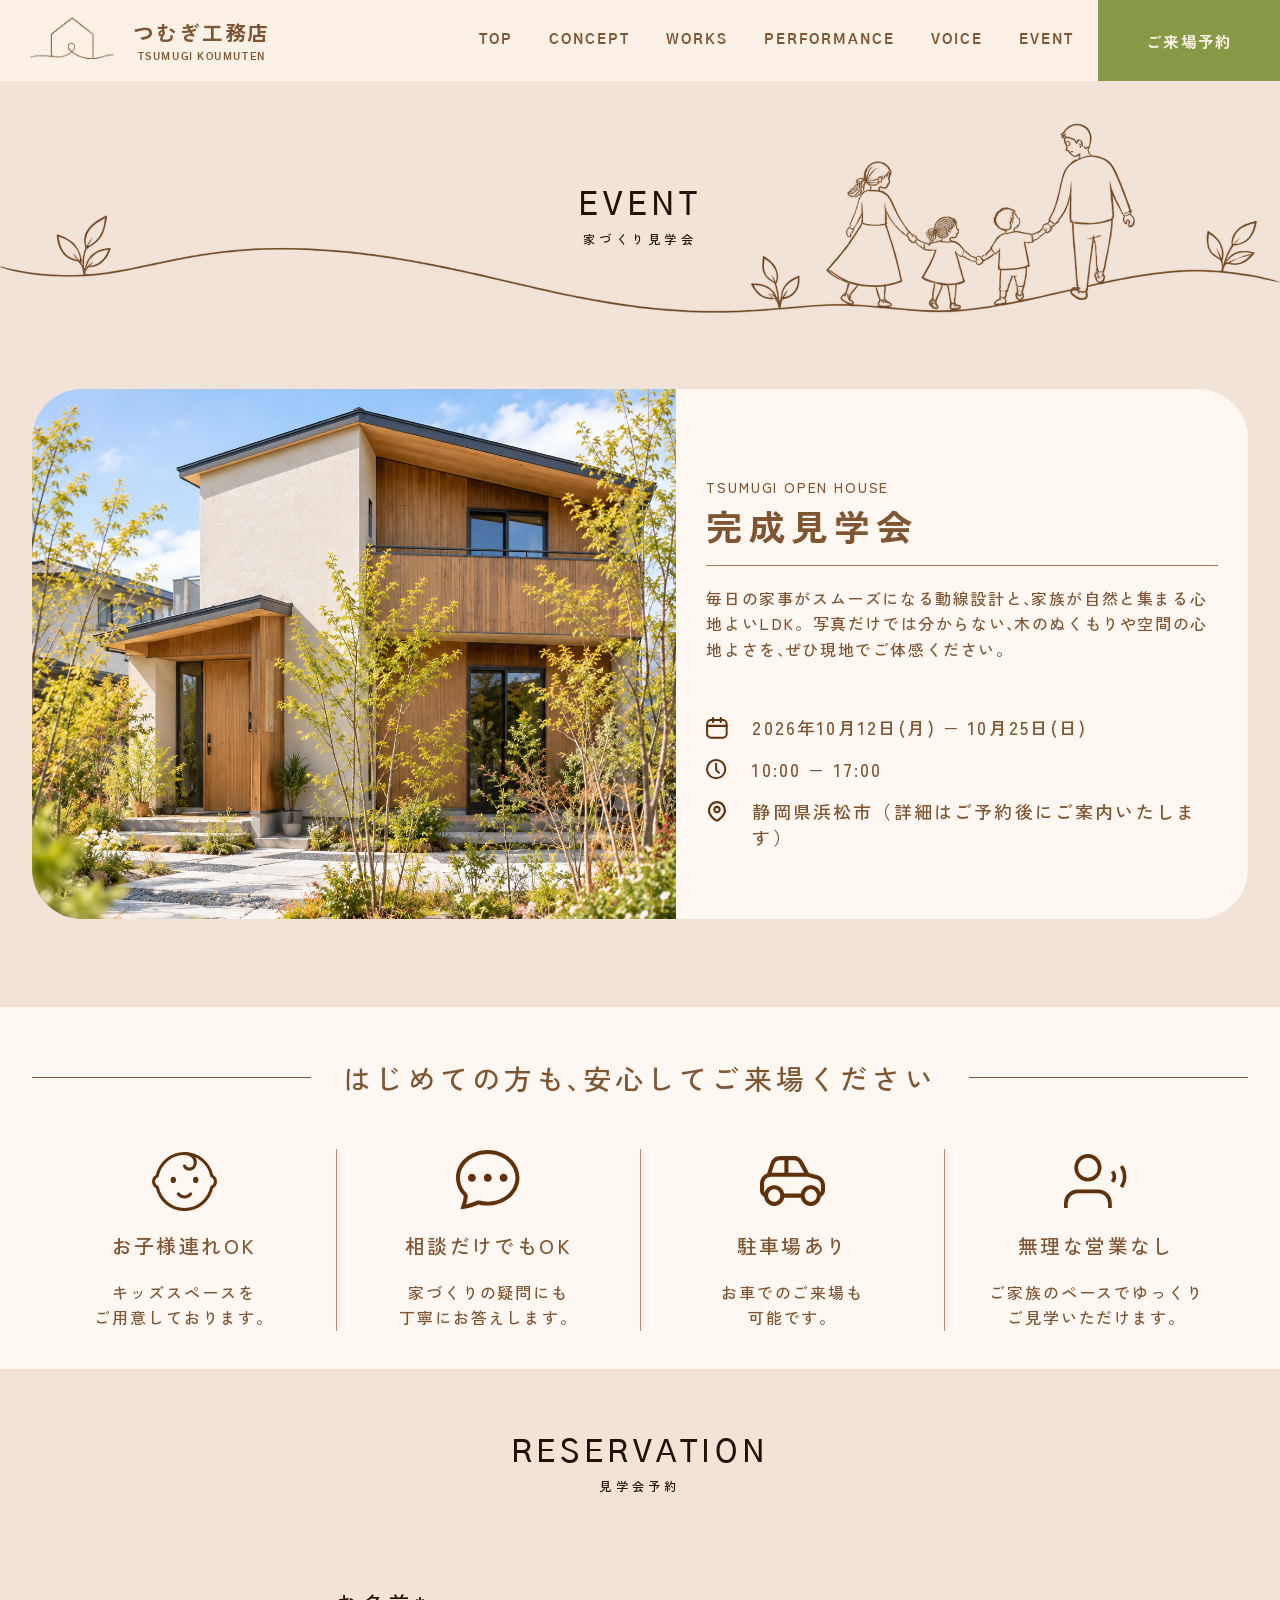
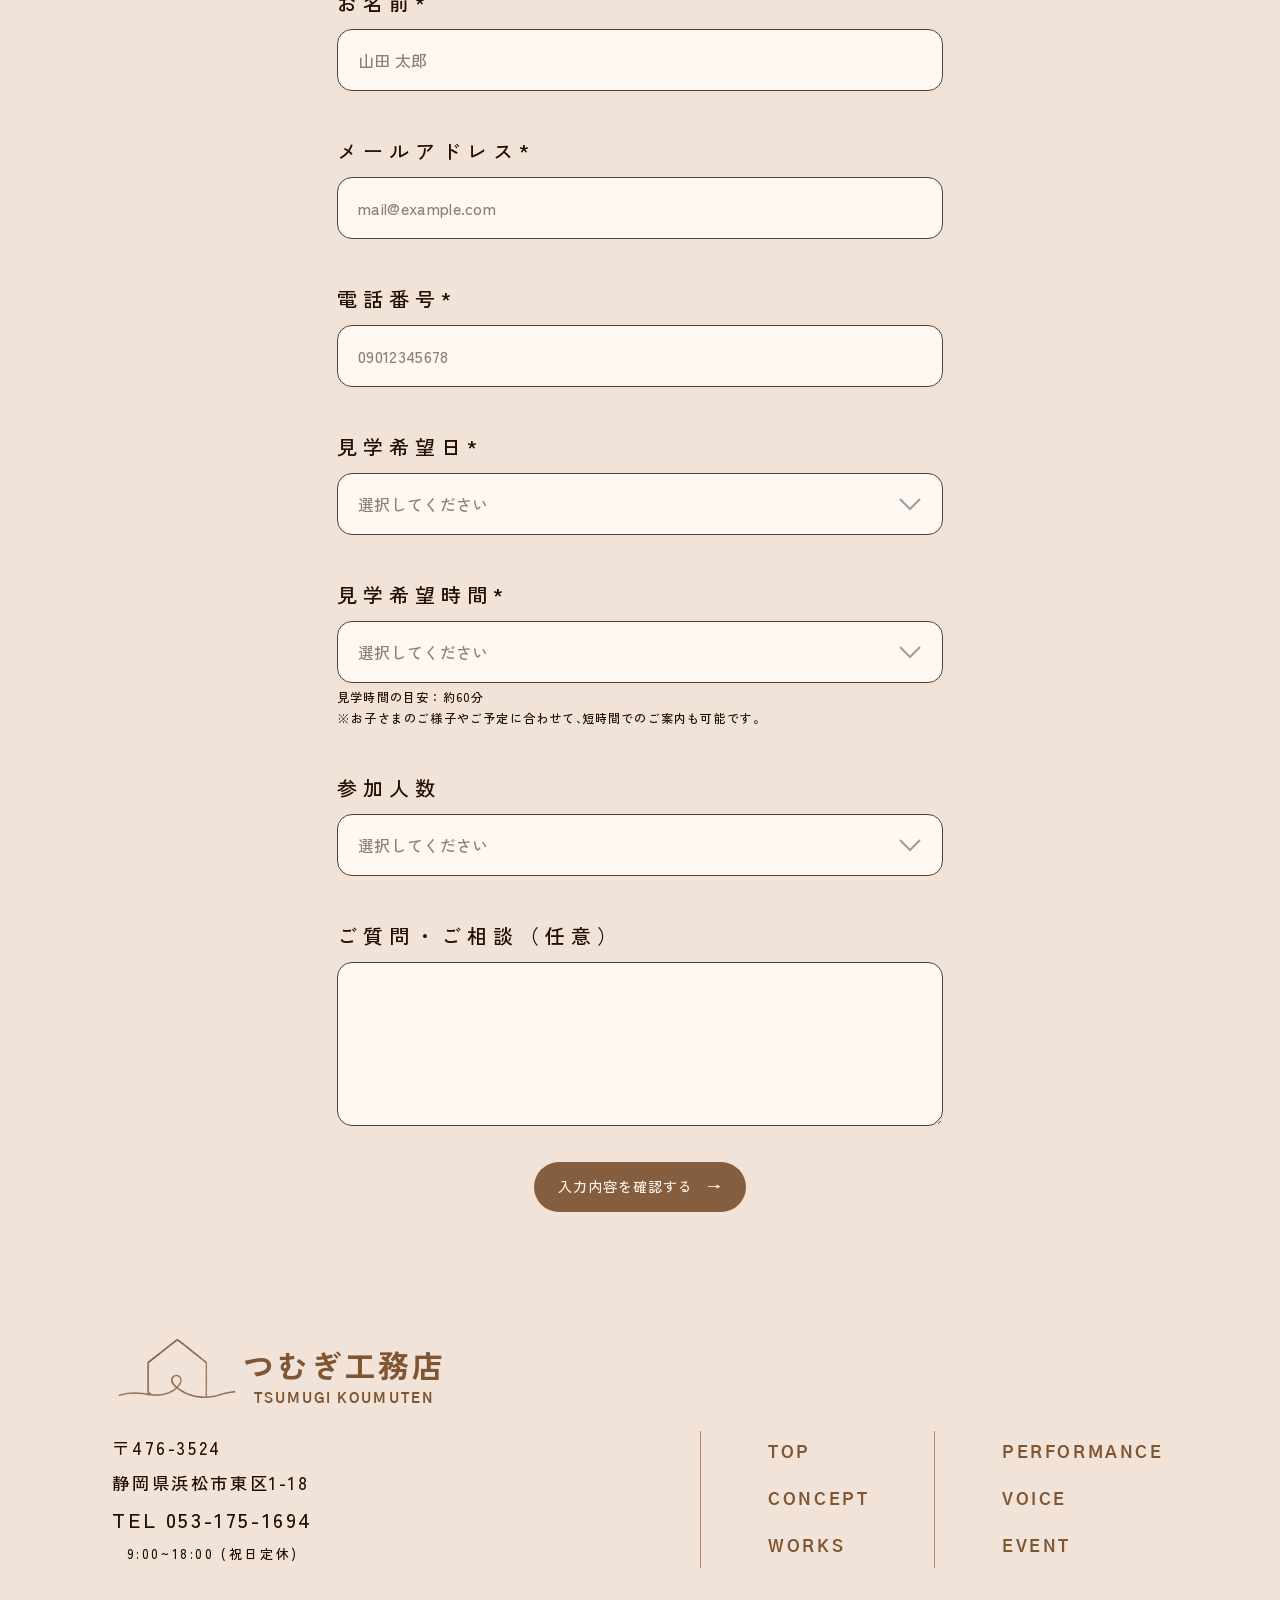
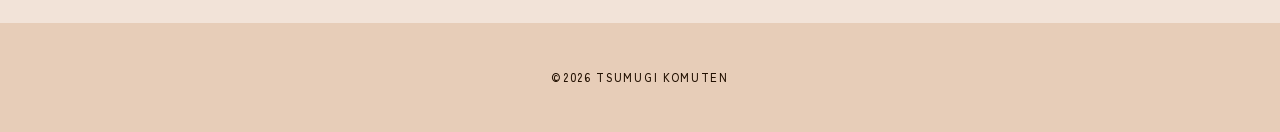
==== commit 84ea89b6: "Refine Japanese typography and add sticky site navigation" ====
--- a/event.html
+++ b/event.html
@@ -14,10 +14,10 @@
   <!-- <link rel="apple-touch-icon" href="images/common/apple-touch-icon.png"> -->
   <link rel="preconnect" href="https://fonts.googleapis.com">
   <link rel="preconnect" href="https://fonts.gstatic.com" crossorigin>
-  <link href="https://fonts.googleapis.com/css2?family=Gothic+A1:wght@400;500;600;700;800;900&display=swap" rel="stylesheet">
-  <link rel="stylesheet" href="assets/css/base.css?v=20261024-punctuation-2">
-  <link rel="stylesheet" href="assets/css/components.css?v=20261024-3">
-  <link rel="stylesheet" href="assets/css/event-page.css?v=20261026-optical-2">
+  <link href="https://fonts.googleapis.com/css2?family=Gothic+A1:wght@400;500;600;700;800;900&amp;family=Zen+Kaku+Gothic+New:wght@400;500;700;900&amp;display=swap" rel="stylesheet">
+  <link rel="stylesheet" href="assets/css/base.css?v=20261028-zen-site-1">
+  <link rel="stylesheet" href="assets/css/components.css?v=20261028-zen-site-1">
+  <link rel="stylesheet" href="assets/css/event-page.css?v=20261028-zen-site-1">
   <script src="assets/vendor/gsap.min.js" defer></script>
   <script src="assets/vendor/ScrollTrigger.min.js" defer></script>
   <script src="assets/js/site.js?v=20261024-3" defer></script>
--- a/assets/css/base.css
+++ b/assets/css/base.css
@@ -8,14 +8,14 @@
   --color-accent: #879a45;
   --color-card: #fff9f3;
   --color-ink: #221001;
-  --font-jp: "Gothic A1", sans-serif;
+  --font-jp: "Zen Kaku Gothic New", sans-serif;
   --font-en: "Gothic A1", sans-serif;
-  --font-serif: "Gothic A1", sans-serif;
+  --font-serif: "Zen Kaku Gothic New", sans-serif;
   --pc: min(.067567568vw, 1px);
   --sp: clamp(.82px, .256410256vw, 1.38px);
 }
 *, *::before, *::after { box-sizing: border-box; }
-html { scroll-behavior: smooth; scroll-padding-top: 24px; }
+html { scroll-behavior: smooth; scroll-padding-top: calc(81px + 24px); }
 body, button, input, select, textarea { font-kerning: normal; }
 body { margin: 0; background: var(--color-cream); color: var(--color-ink); font-family: var(--font-jp); font-weight: 500; }
 h1, h2, h3, p, ul, dl, dd { margin: 0; }
--- a/assets/css/components.css
+++ b/assets/css/components.css
@@ -1,12 +1,12 @@
 /* ヘッダー・フッター・ボタン・見出し：下層ページでも再利用。 */
-.site-header { height: 81px; max-width: 1480px; margin-inline: auto; display: flex; align-items: center; position: relative; z-index: 20; background: var(--color-cream); }
+.site-header { height: 81px; max-width: 1480px; margin-inline: auto; display: flex; align-items: center; position: sticky; top: 0; z-index: 20; background: var(--color-cream); }
 .brand { display: flex; align-items: center; flex-shrink: 0; color: var(--color-brand); }
 .site-header > .brand { padding-left: calc(30 * var(--pc)); gap: calc(16 * var(--pc)); width: calc(432 * var(--pc)); }
 .brand-mark { position: relative; overflow: hidden; width: calc(108 * var(--pc)); height: calc(57 * var(--pc)); display: block; mix-blend-mode: multiply; flex-shrink: 0; }
 .brand-mark img { position: absolute; width: 345.7%; max-width: none; height: 646.89%; left: -133.11%; top: -201.5%; }
 .brand-name { font-weight: 700; font-size: calc(24 * var(--pc)); letter-spacing: .09em; white-space: nowrap; }
-.brand-name small { display: block; text-align: center; font-family: var(--font-jp); font-size: calc(12 * var(--pc)); letter-spacing: .15em; margin-top: 4px; }
-.desktop-nav { color: var(--color-brand); display: flex; gap: calc(41 * var(--pc)); margin-left: auto; padding-inline: calc(9 * var(--pc)); font-family: var(--font-jp); font-weight: 700; font-size: calc(16 * var(--pc)); letter-spacing: .15em; }
+.brand-name small { display: block; text-align: center; font-family: var(--font-en); font-size: calc(12 * var(--pc)); letter-spacing: .15em; margin-top: 4px; }
+.desktop-nav { color: var(--color-brand); display: flex; gap: calc(41 * var(--pc)); margin-left: auto; padding-inline: calc(9 * var(--pc)); font-family: var(--font-en); font-weight: 700; font-size: calc(16 * var(--pc)); letter-spacing: .15em; }
 .desktop-nav a, .footer-nav a { position: relative; }
 .desktop-nav a::after, .footer-nav a::after { content: ""; position: absolute; left: 0; right: .15em; bottom: -5px; height: 1px; background: currentColor; transform: scaleX(0); transform-origin: left; transition: transform .3s; }
 .header-reservation { width: calc(210 * var(--pc)); height: 100%; flex-shrink: 0; margin-left: calc(19 * var(--pc)); color: var(--color-cream); background: var(--color-accent); font-family: var(--font-jp); font-size: calc(18 * var(--pc)); font-weight: 700; letter-spacing: .08em; transition: background .3s; }
@@ -16,7 +16,7 @@
 .button span { display: inline-block; transition: transform .3s; }
 .button:focus-visible, .header-reservation:focus-visible { outline-offset: -5px; outline-color: var(--color-cream); }
 .section-heading { text-align: center; position: relative; z-index: 2; }
-.section-heading h2 { font-family: var(--font-jp); font-size: calc(36 * var(--pc)); line-height: 1.535; letter-spacing: .15em; font-weight: 500; }
+.section-heading h2 { font-family: var(--font-en); font-size: calc(36 * var(--pc)); line-height: 1.535; letter-spacing: .15em; font-weight: 500; }
 .section-heading > p { font-size: calc(14 * var(--pc)); line-height: 1.535; letter-spacing: .35em; }
 .section-intro { text-align: center; font-size: calc(16 * var(--pc)); line-height: 1.535; letter-spacing: .35em; position: relative; z-index: 2; }
 .site-footer { max-width: 1480px; margin: auto; }
@@ -30,14 +30,14 @@
 .footer-content address { font-style: normal; font-size: calc(20 * var(--pc)); letter-spacing: .15em; line-height: 1.5; display: grid; gap: calc(10 * var(--pc)); }
 .footer-phone { font-size: calc(24 * var(--pc)); }
 .footer-hours { font-size: calc(15 * var(--pc)); text-align: center; }
-.footer-nav { display: grid; grid-template-columns: 1fr 1fr; width: calc(541 * var(--pc)); font-family: var(--font-jp); font-weight: 700; font-size: calc(20 * var(--pc)); letter-spacing: .15em; color: var(--color-brand); }
+.footer-nav { display: grid; grid-template-columns: 1fr 1fr; width: calc(541 * var(--pc)); font-family: var(--font-en); font-weight: 700; font-size: calc(20 * var(--pc)); letter-spacing: .15em; color: var(--color-brand); }
 .footer-nav > div { display: flex; flex-direction: column; align-items: flex-start; justify-content: center; gap: calc(30 * var(--pc)); padding-left: calc(78 * var(--pc)); border-left: 1px solid #b78968; min-height: calc(159 * var(--pc)); }
 .footer-copyright { height: calc(127 * var(--pc)); background: var(--color-sand); display: grid; place-items: center; }
 .footer-copyright small { font-size: calc(13 * var(--pc)); letter-spacing: .15em; }
 .loading-screen { position: fixed; inset: 0; z-index: 90; background: var(--color-cream); display: grid; place-items: center; pointer-events: none; }
 .loading-brand { display: flex; gap: 16px; align-items: center; color: var(--color-brand); font-size: clamp(20px, 3vw, 30px); letter-spacing: .12em; opacity: 0; }
 .loading-brand .brand-mark { width: 88px; height: 46px; }
-.loading-brand small { display: block; font-family: var(--font-jp); font-size: 11px; letter-spacing: .18em; text-align: center; margin-top: 6px; }
+.loading-brand small { display: block; font-family: var(--font-en); font-size: 11px; letter-spacing: .18em; text-align: center; margin-top: 6px; }
 .page-notice { background: var(--color-cream); color: var(--color-ink); border: 1px solid #ceb39c; border-radius: 20px; padding: 36px; max-width: calc(100% - 40px); }
 .page-notice::backdrop { background: rgb(34 16 1 / .3); }
 .page-notice h2 { font-size: 20px; margin-bottom: 16px; }
--- a/assets/css/event-page.css
+++ b/assets/css/event-page.css
@@ -1,7 +1,7 @@
 /* EVENT専用。外側は全幅、写真・フォームは最大幅で整える。 */
 .event-page { --event-unit: min(.069444444vw, 1px); background: var(--color-blush); }
 .event-page main { max-width: none; width: 100%; }
-.event-page .section-heading h1 { font-family: var(--font-jp); font-size: 32px; line-height: 1.535; letter-spacing: .15em; }
+.event-page .section-heading h1 { font-family: var(--font-en); font-size: 32px; line-height: 1.535; letter-spacing: .15em; }
 .event-overview { position: relative; padding: 100px 32px 88px; background: var(--color-blush); }
 .event-page-line { position: absolute; top: 0; left: 0; width: 100%; height: 310px; max-width: none; object-fit: cover; pointer-events: none; }
 .open-house-card { position: relative; display: grid; grid-template-columns: 53% 47%; max-width: 1350px; min-height: 530px; margin: 140px auto 0; border-radius: 50px; overflow: hidden; background: #FFF7F2; color: var(--color-brand); }
